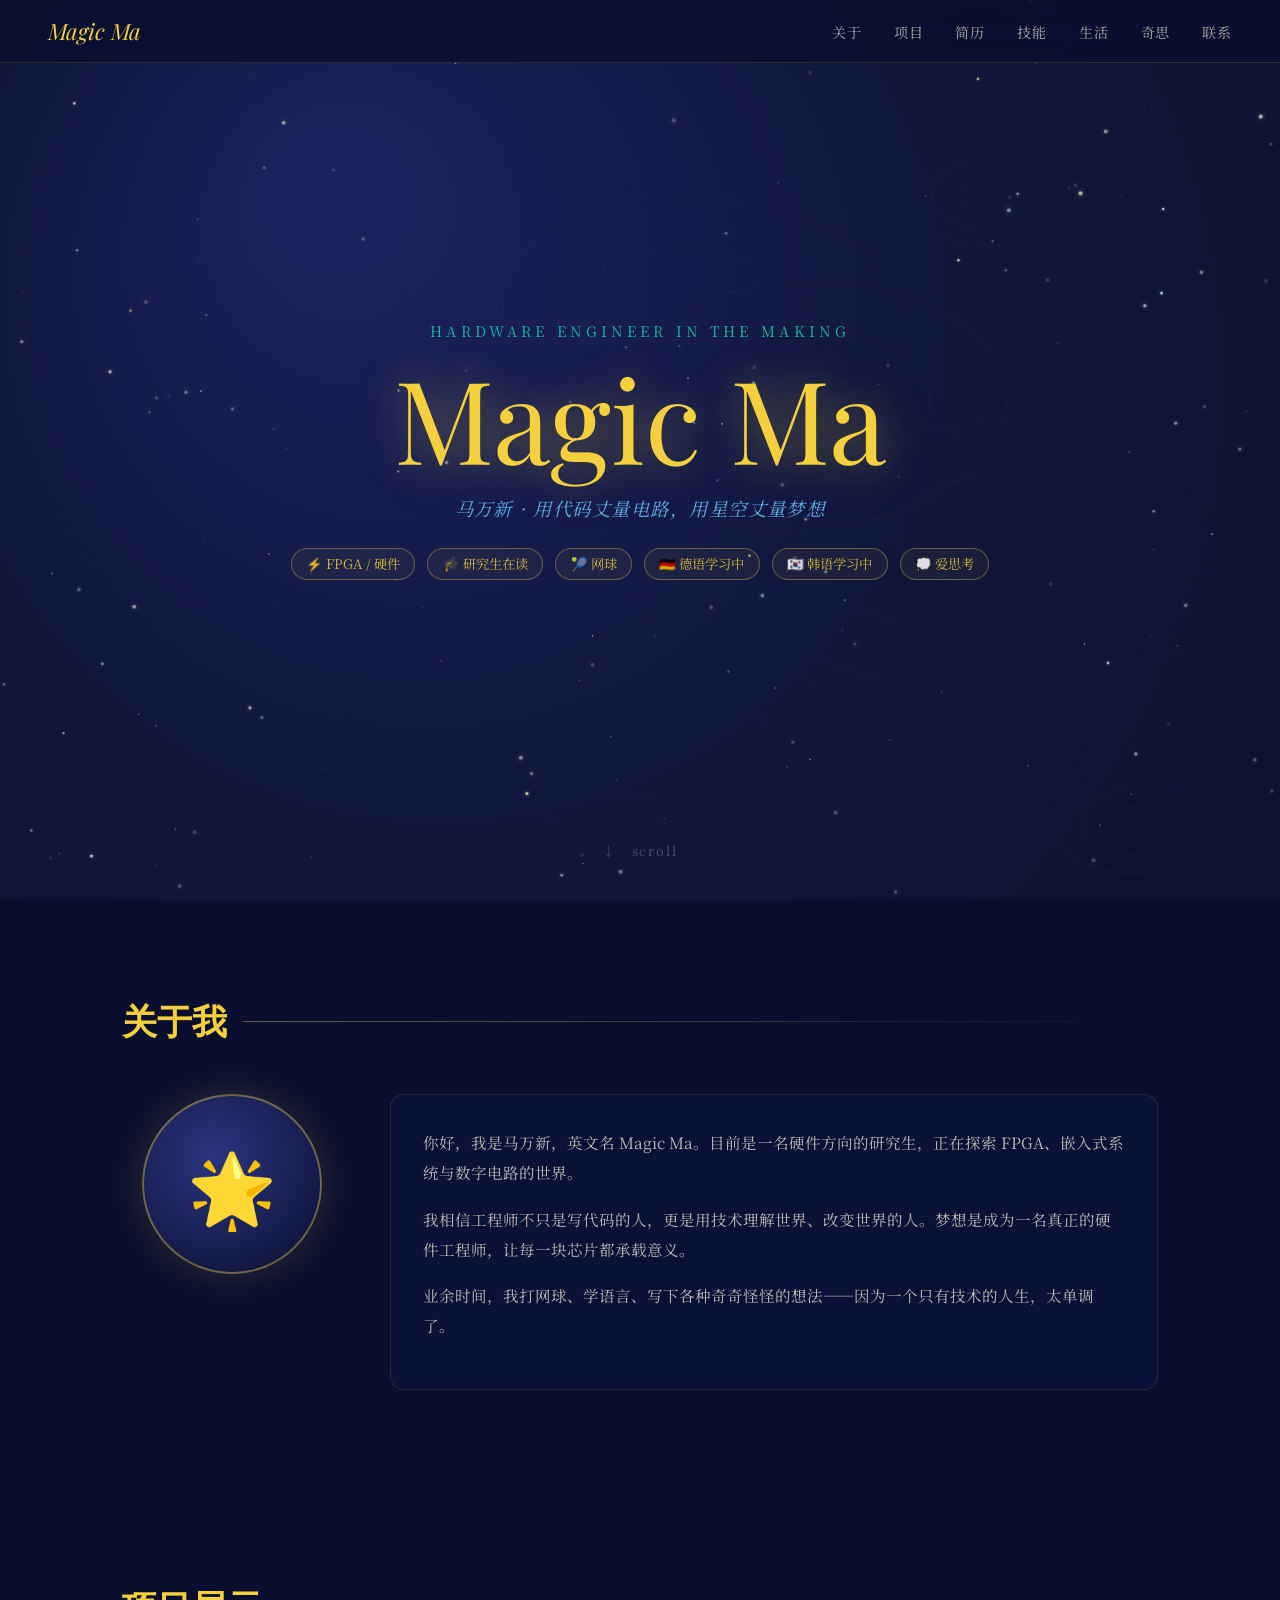
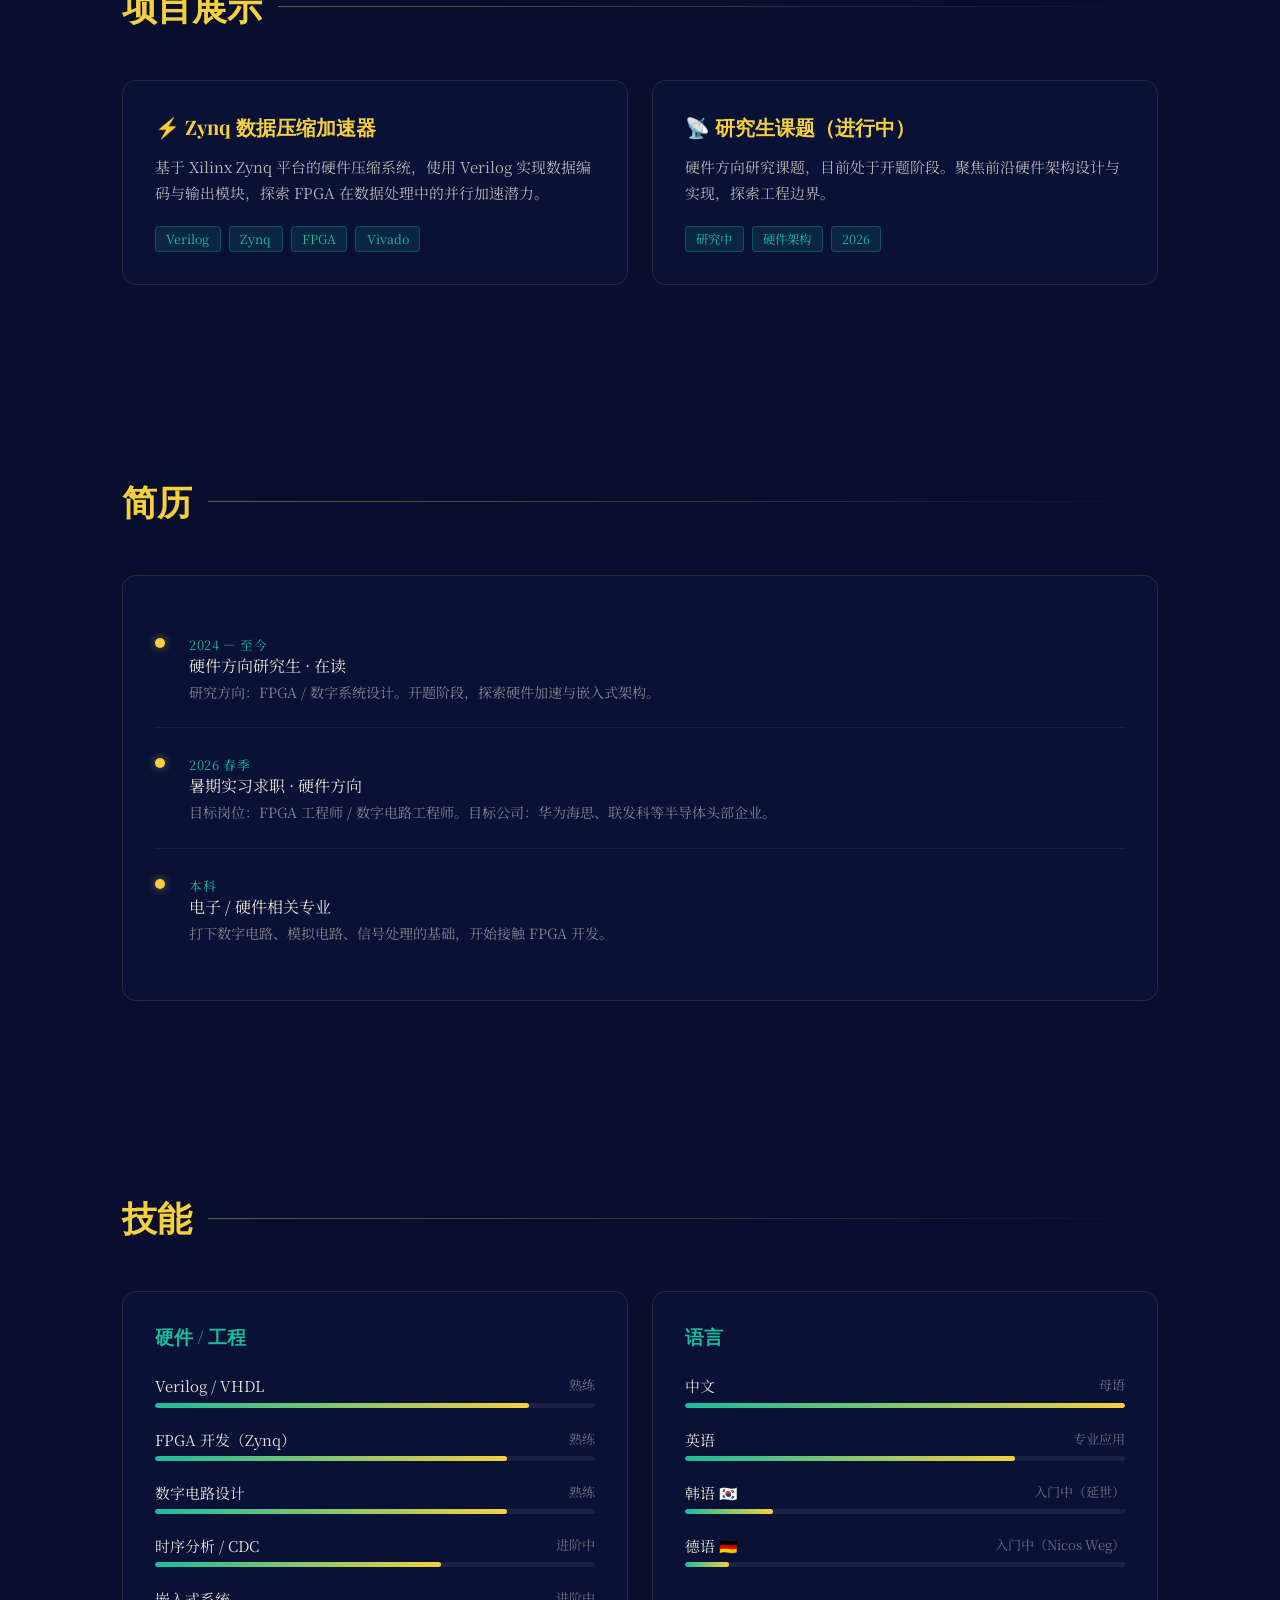
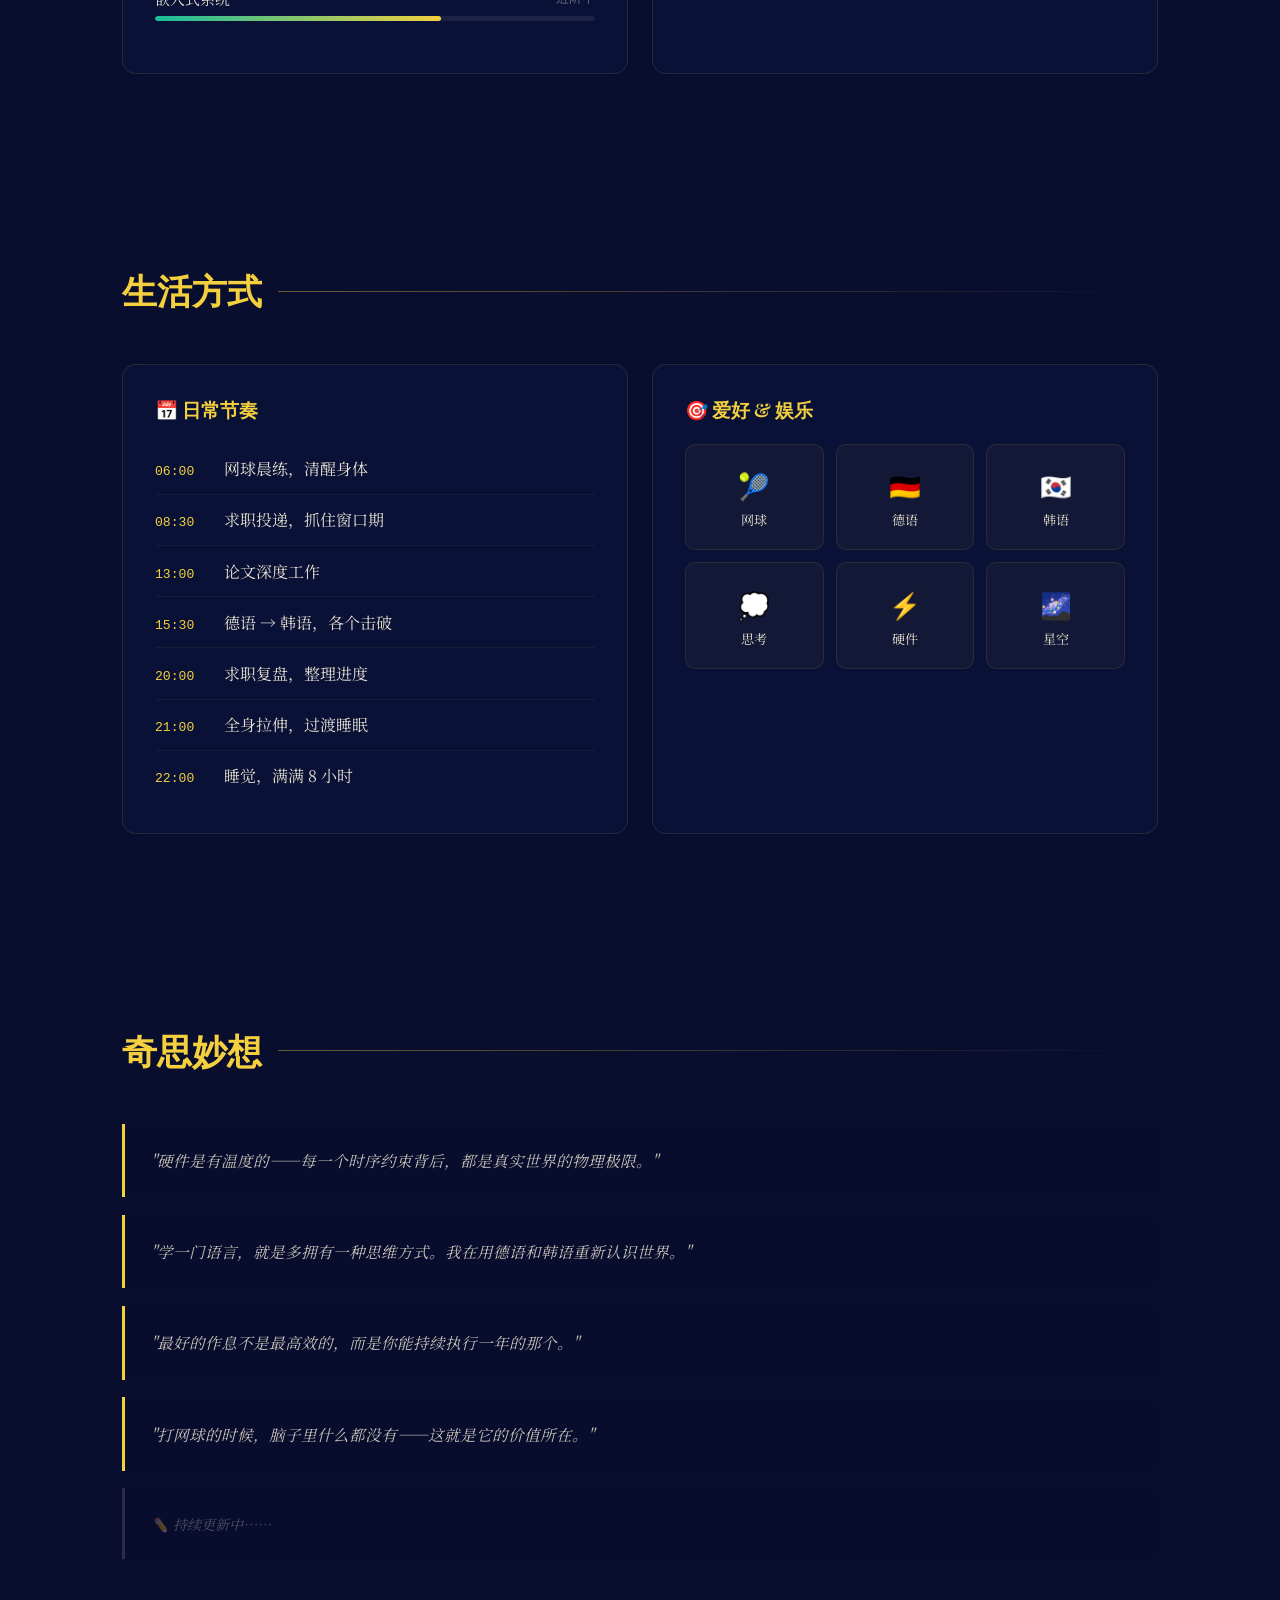
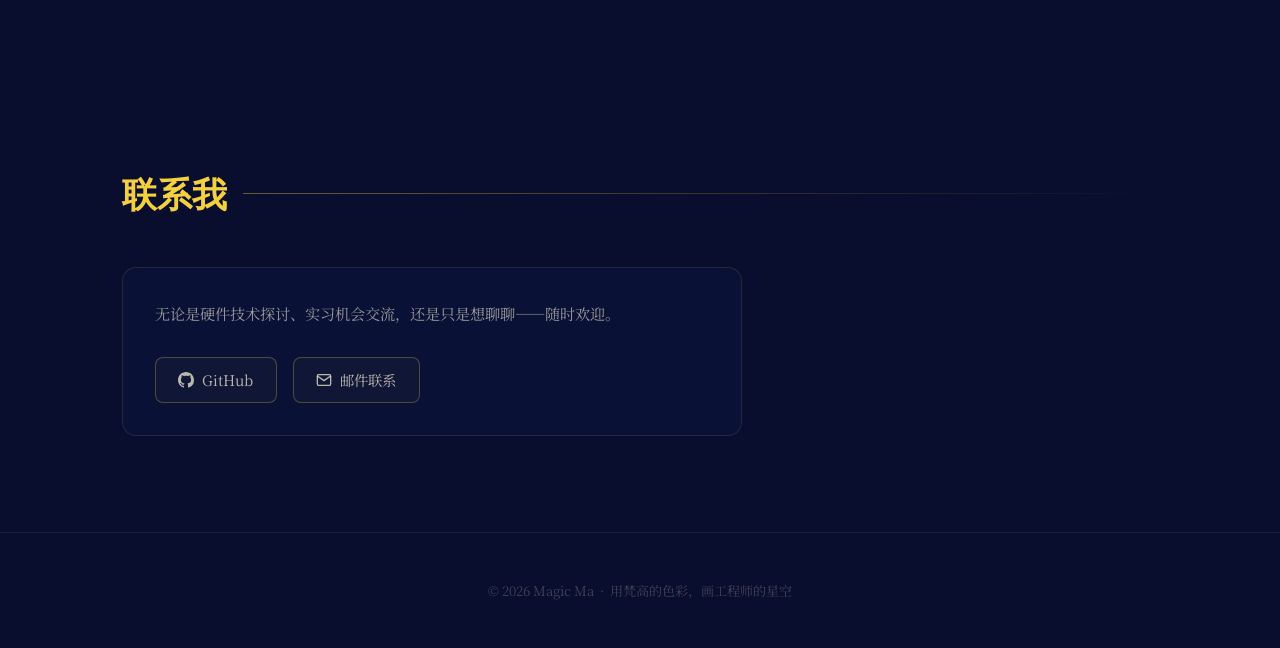
==== index.html @ 24cb44f1 "Add files via upload" ====
<!DOCTYPE html>
<html lang="zh-CN">
<head>
    <meta charset="UTF-8">
    <meta name="viewport" content="width=device-width, initial-scale=1.0">
    <title>Magic Ma · 马万新</title>
    <link href="https://fonts.googleapis.com/css2?family=Playfair+Display:ital,wght@0,400;0,700;1,400&family=Noto+Serif+SC:wght@300;400;700&display=swap" rel="stylesheet">
    <style>
        :root {
            --deep-blue: #0a0e2e;
            --night-blue: #1a1f5e;
            --star-yellow: #f4d03f;
            --golden: #e8a020;
            --teal: #1abc9c;
            --light-blue: #5dade2;
            --text: #e8e0d0;
            --card-bg: rgba(10, 20, 60, 0.65);
        }

        * { margin: 0; padding: 0; box-sizing: border-box; }

        html { scroll-behavior: smooth; }

        body {
            background: var(--deep-blue);
            color: var(--text);
            font-family: 'Noto Serif SC', serif;
            overflow-x: hidden;
        }

        #starCanvas {
            position: fixed;
            top: 0; left: 0;
            width: 100%; height: 100%;
            z-index: 0;
        }

        .content { position: relative; z-index: 1; }

        /* ── Nav ── */
        nav {
            position: fixed;
            top: 0; width: 100%;
            padding: 1rem 3rem;
            display: flex;
            justify-content: space-between;
            align-items: center;
            background: rgba(10, 14, 46, 0.85);
            backdrop-filter: blur(12px);
            z-index: 100;
            border-bottom: 1px solid rgba(244, 208, 63, 0.15);
        }

        nav .logo {
            font-family: 'Playfair Display', serif;
            font-size: 1.4rem;
            color: var(--star-yellow);
            font-style: italic;
        }

        nav ul {
            list-style: none;
            display: flex;
            gap: 2rem;
        }

        nav ul a {
            color: rgba(232, 224, 208, 0.75);
            text-decoration: none;
            font-size: 0.88rem;
            letter-spacing: 0.06em;
            transition: color 0.3s;
        }

        nav ul a:hover { color: var(--star-yellow); }

        /* ── Hero ── */
        #hero {
            height: 100vh;
            display: flex;
            flex-direction: column;
            justify-content: center;
            align-items: center;
            text-align: center;
            padding: 2rem;
            gap: 1.2rem;
        }

        .hero-eyebrow {
            font-size: 0.9rem;
            letter-spacing: 0.3em;
            color: var(--teal);
            text-transform: uppercase;
        }

        .hero-name {
            font-family: 'Playfair Display', serif;
            font-size: clamp(3.5rem, 9vw, 8rem);
            color: var(--star-yellow);
            line-height: 1;
            text-shadow: 0 0 40px rgba(244, 208, 63, 0.4), 0 0 80px rgba(244, 208, 63, 0.15);
            animation: glowPulse 5s ease-in-out infinite;
        }

        @keyframes glowPulse {
            0%, 100% { text-shadow: 0 0 40px rgba(244, 208, 63, 0.4); }
            50%       { text-shadow: 0 0 60px rgba(244, 208, 63, 0.7), 0 0 120px rgba(244, 208, 63, 0.25); }
        }

        .hero-sub {
            font-size: 1.15rem;
            color: var(--light-blue);
            font-style: italic;
            letter-spacing: 0.08em;
        }

        .hero-tags {
            display: flex;
            gap: 0.75rem;
            flex-wrap: wrap;
            justify-content: center;
            margin-top: 0.5rem;
        }

        .tag {
            padding: 0.35rem 0.9rem;
            border: 1px solid rgba(244, 208, 63, 0.35);
            border-radius: 20px;
            font-size: 0.83rem;
            color: rgba(244, 208, 63, 0.85);
            background: rgba(244, 208, 63, 0.05);
        }

        .scroll-hint {
            position: absolute;
            bottom: 2.5rem;
            font-size: 0.8rem;
            color: rgba(232, 224, 208, 0.3);
            letter-spacing: 0.15em;
            animation: bounce 2.5s ease-in-out infinite;
        }

        @keyframes bounce {
            0%, 100% { transform: translateY(0); }
            50%       { transform: translateY(8px); }
        }

        /* ── Sections ── */
        section {
            max-width: 1100px;
            margin: 0 auto;
            padding: 6rem 2rem;
        }

        .section-title {
            font-family: 'Playfair Display', serif;
            font-size: 2.2rem;
            color: var(--star-yellow);
            margin-bottom: 3rem;
            display: flex;
            align-items: center;
            gap: 1rem;
        }

        .section-title::after {
            content: '';
            flex: 1;
            height: 1px;
            background: linear-gradient(to right, rgba(244, 208, 63, 0.4), transparent);
        }

        /* ── Cards ── */
        .card {
            background: var(--card-bg);
            border: 1px solid rgba(244, 208, 63, 0.12);
            border-radius: 14px;
            padding: 2rem;
            backdrop-filter: blur(12px);
            transition: transform 0.35s, border-color 0.35s, box-shadow 0.35s;
        }

        .card:hover {
            transform: translateY(-5px);
            border-color: rgba(244, 208, 63, 0.35);
            box-shadow: 0 12px 40px rgba(0, 0, 0, 0.4);
        }

        .grid-2 { display: grid; grid-template-columns: repeat(auto-fit, minmax(290px, 1fr)); gap: 1.5rem; }

        /* ── About ── */
        .about-layout {
            display: grid;
            grid-template-columns: 220px 1fr;
            gap: 3rem;
            align-items: start;
        }

        .about-avatar-wrap {
            display: flex;
            flex-direction: column;
            align-items: center;
            gap: 1rem;
        }

        .about-avatar {
            width: 180px;
            height: 180px;
            border-radius: 50%;
            background: radial-gradient(circle at 40% 35%, #2a3580, var(--deep-blue));
            border: 2px solid rgba(244, 208, 63, 0.4);
            display: flex;
            align-items: center;
            justify-content: center;
            font-size: 4.5rem;
            box-shadow: 0 0 40px rgba(244, 208, 63, 0.15);
        }

        .about-text p {
            line-height: 1.95;
            color: rgba(232, 224, 208, 0.82);
            margin-bottom: 1rem;
            font-size: 0.97rem;
        }

        /* ── Projects ── */
        .project-card h3 {
            font-family: 'Playfair Display', serif;
            font-size: 1.25rem;
            color: var(--star-yellow);
            margin-bottom: 0.8rem;
        }

        .project-card p {
            line-height: 1.75;
            font-size: 0.93rem;
            color: rgba(232, 224, 208, 0.78);
        }

        .project-tags { display: flex; flex-wrap: wrap; gap: 0.5rem; margin-top: 1.2rem; }

        .tech-tag {
            padding: 0.2rem 0.65rem;
            background: rgba(26, 188, 156, 0.12);
            border: 1px solid rgba(26, 188, 156, 0.28);
            border-radius: 4px;
            font-size: 0.78rem;
            color: var(--teal);
        }

        /* ── Resume ── */
        .resume-item {
            display: flex;
            gap: 1.5rem;
            padding: 1.5rem 0;
            border-bottom: 1px solid rgba(244, 208, 63, 0.07);
        }

        .resume-item:last-child { border-bottom: none; }

        .resume-dot {
            width: 10px;
            height: 10px;
            border-radius: 50%;
            background: var(--star-yellow);
            margin-top: 6px;
            flex-shrink: 0;
            box-shadow: 0 0 8px rgba(244, 208, 63, 0.5);
        }

        .resume-year {
            font-size: 0.8rem;
            color: var(--teal);
            letter-spacing: 0.05em;
            white-space: nowrap;
            margin-top: 3px;
        }

        .resume-title { font-size: 1rem; color: var(--text); margin-bottom: 0.25rem; }

        .resume-desc {
            font-size: 0.88rem;
            color: rgba(232, 224, 208, 0.55);
            line-height: 1.6;
        }

        /* ── Skills ── */
        .skill-item { margin-bottom: 1.3rem; }

        .skill-name {
            display: flex;
            justify-content: space-between;
            margin-bottom: 0.4rem;
            font-size: 0.93rem;
        }

        .skill-name span:last-child { color: rgba(232,224,208,0.45); font-size: 0.82rem; }

        .skill-bar {
            height: 5px;
            background: rgba(255, 255, 255, 0.07);
            border-radius: 3px;
            overflow: hidden;
        }

        .skill-fill {
            height: 100%;
            background: linear-gradient(to right, var(--teal), var(--star-yellow));
            border-radius: 3px;
            width: 0;
            transition: width 1.4s cubic-bezier(0.16, 1, 0.3, 1);
        }

        /* ── Life ── */
        .sop-item {
            display: flex;
            align-items: baseline;
            gap: 1.2rem;
            padding: 0.85rem 0;
            border-bottom: 1px solid rgba(244, 208, 63, 0.06);
        }

        .sop-time {
            color: var(--star-yellow);
            font-size: 0.82rem;
            font-family: monospace;
            min-width: 50px;
        }

        .hobby-grid {
            display: grid;
            grid-template-columns: repeat(3, 1fr);
            gap: 0.75rem;
        }

        .hobby-cell {
            text-align: center;
            padding: 1.1rem 0.5rem;
            background: rgba(244, 208, 63, 0.04);
            border: 1px solid rgba(244, 208, 63, 0.1);
            border-radius: 10px;
            font-size: 0.82rem;
            line-height: 1.8;
            transition: background 0.3s, border-color 0.3s;
        }

        .hobby-cell:hover {
            background: rgba(244, 208, 63, 0.09);
            border-color: rgba(244, 208, 63, 0.3);
        }

        .hobby-cell .emoji { font-size: 1.6rem; display: block; }

        /* ── Thoughts ── */
        .thought {
            position: relative;
            padding: 1.4rem 1.6rem;
            background: rgba(10, 14, 46, 0.55);
            border-left: 3px solid var(--star-yellow);
            border-radius: 0 10px 10px 0;
            margin-bottom: 1.1rem;
            font-style: italic;
            line-height: 1.85;
            font-size: 0.97rem;
            color: rgba(232, 224, 208, 0.85);
            transition: background 0.3s;
        }

        .thought:hover { background: rgba(15, 25, 70, 0.7); }

        .thought-placeholder {
            border-color: rgba(232,224,208,0.15);
            color: rgba(232,224,208,0.3);
            font-size: 0.88rem;
        }

        /* ── Contact ── */
        .contact-links { display: flex; gap: 1rem; flex-wrap: wrap; }

        .contact-link {
            display: inline-flex;
            align-items: center;
            gap: 0.5rem;
            padding: 0.7rem 1.4rem;
            border: 1px solid rgba(244, 208, 63, 0.28);
            border-radius: 8px;
            color: rgba(232, 224, 208, 0.8);
            text-decoration: none;
            font-size: 0.9rem;
            transition: all 0.3s;
            background: rgba(244, 208, 63, 0.03);
        }

        .contact-link:hover {
            background: rgba(244, 208, 63, 0.1);
            border-color: var(--star-yellow);
            color: var(--star-yellow);
            transform: translateY(-2px);
        }

        /* ── Footer ── */
        footer {
            text-align: center;
            padding: 3rem;
            color: rgba(232, 224, 208, 0.25);
            font-size: 0.82rem;
            border-top: 1px solid rgba(244, 208, 63, 0.07);
        }

        /* ── Reveal ── */
        .reveal {
            opacity: 0;
            transform: translateY(28px);
            transition: opacity 0.9s ease, transform 0.9s ease;
        }

        .reveal.visible {
            opacity: 1;
            transform: translateY(0);
        }

        /* ── Responsive ── */
        @media (max-width: 768px) {
            .about-layout { grid-template-columns: 1fr; }
            .about-avatar-wrap { flex-direction: row; }
            nav ul { display: none; }
            section { padding: 4rem 1.2rem; }
        }
    </style>
</head>
<body>

<canvas id="starCanvas"></canvas>

<div class="content">

    <!-- Nav -->
    <nav>
        <div class="logo">Magic Ma</div>
        <ul>
            <li><a href="#about">关于</a></li>
            <li><a href="#projects">项目</a></li>
            <li><a href="#resume">简历</a></li>
            <li><a href="#skills">技能</a></li>
            <li><a href="#life">生活</a></li>
            <li><a href="#thoughts">奇思</a></li>
            <li><a href="#contact">联系</a></li>
        </ul>
    </nav>

    <!-- Hero -->
    <div id="hero" style="position:relative;">
        <div class="hero-eyebrow">Hardware Engineer in the Making</div>
        <div class="hero-name">Magic Ma</div>
        <div class="hero-sub">马万新 · 用代码丈量电路，用星空丈量梦想</div>
        <div class="hero-tags">
            <span class="tag">⚡ FPGA / 硬件</span>
            <span class="tag">🎓 研究生在读</span>
            <span class="tag">🎾 网球</span>
            <span class="tag">🇩🇪 德语学习中</span>
            <span class="tag">🇰🇷 韩语学习中</span>
            <span class="tag">💭 爱思考</span>
        </div>
        <div class="scroll-hint">↓ &nbsp; scroll</div>
    </div>

    <!-- About -->
    <section id="about" class="reveal">
        <h2 class="section-title">关于我</h2>
        <div class="about-layout">
            <div class="about-avatar-wrap">
                <div class="about-avatar">🌟</div>
            </div>
            <div class="card about-text">
                <p>你好，我是马万新，英文名 Magic Ma。目前是一名硬件方向的研究生，正在探索 FPGA、嵌入式系统与数字电路的世界。</p>
                <p>我相信工程师不只是写代码的人，更是用技术理解世界、改变世界的人。梦想是成为一名真正的硬件工程师，让每一块芯片都承载意义。</p>
                <p>业余时间，我打网球、学语言、写下各种奇奇怪怪的想法——因为一个只有技术的人生，太单调了。</p>
            </div>
        </div>
    </section>

    <!-- Projects -->
    <section id="projects" class="reveal">
        <h2 class="section-title">项目展示</h2>
        <div class="grid-2">
            <div class="card project-card">
                <h3>⚡ Zynq 数据压缩加速器</h3>
                <p>基于 Xilinx Zynq 平台的硬件压缩系统，使用 Verilog 实现数据编码与输出模块，探索 FPGA 在数据处理中的并行加速潜力。</p>
                <div class="project-tags">
                    <span class="tech-tag">Verilog</span>
                    <span class="tech-tag">Zynq</span>
                    <span class="tech-tag">FPGA</span>
                    <span class="tech-tag">Vivado</span>
                </div>
            </div>
            <div class="card project-card">
                <h3>📡 研究生课题（进行中）</h3>
                <p>硬件方向研究课题，目前处于开题阶段。聚焦前沿硬件架构设计与实现，探索工程边界。</p>
                <div class="project-tags">
                    <span class="tech-tag">研究中</span>
                    <span class="tech-tag">硬件架构</span>
                    <span class="tech-tag">2026</span>
                </div>
            </div>
        </div>
    </section>

    <!-- Resume -->
    <section id="resume" class="reveal">
        <h2 class="section-title">简历</h2>
        <div class="card">
            <div class="resume-item">
                <div class="resume-dot"></div>
                <div>
                    <div class="resume-year">2024 — 至今</div>
                    <div class="resume-title">硬件方向研究生 · 在读</div>
                    <div class="resume-desc">研究方向：FPGA / 数字系统设计。开题阶段，探索硬件加速与嵌入式架构。</div>
                </div>
            </div>
            <div class="resume-item">
                <div class="resume-dot"></div>
                <div>
                    <div class="resume-year">2026 春季</div>
                    <div class="resume-title">暑期实习求职 · 硬件方向</div>
                    <div class="resume-desc">目标岗位：FPGA 工程师 / 数字电路工程师。目标公司：华为海思、联发科等半导体头部企业。</div>
                </div>
            </div>
            <div class="resume-item" style="border-bottom:none;">
                <div class="resume-dot"></div>
                <div>
                    <div class="resume-year">本科</div>
                    <div class="resume-title">电子 / 硬件相关专业</div>
                    <div class="resume-desc">打下数字电路、模拟电路、信号处理的基础，开始接触 FPGA 开发。</div>
                </div>
            </div>
        </div>
    </section>

    <!-- Skills -->
    <section id="skills" class="reveal">
        <h2 class="section-title">技能</h2>
        <div class="grid-2">
            <div class="card">
                <h3 style="color:var(--teal); margin-bottom:1.5rem; font-family:'Playfair Display',serif;">硬件 / 工程</h3>
                <div class="skill-item">
                    <div class="skill-name"><span>Verilog / VHDL</span><span>熟练</span></div>
                    <div class="skill-bar"><div class="skill-fill" data-width="85"></div></div>
                </div>
                <div class="skill-item">
                    <div class="skill-name"><span>FPGA 开发（Zynq）</span><span>熟练</span></div>
                    <div class="skill-bar"><div class="skill-fill" data-width="80"></div></div>
                </div>
                <div class="skill-item">
                    <div class="skill-name"><span>数字电路设计</span><span>熟练</span></div>
                    <div class="skill-bar"><div class="skill-fill" data-width="80"></div></div>
                </div>
                <div class="skill-item">
                    <div class="skill-name"><span>时序分析 / CDC</span><span>进阶中</span></div>
                    <div class="skill-bar"><div class="skill-fill" data-width="65"></div></div>
                </div>
                <div class="skill-item">
                    <div class="skill-name"><span>嵌入式系统</span><span>进阶中</span></div>
                    <div class="skill-bar"><div class="skill-fill" data-width="65"></div></div>
                </div>
            </div>
            <div class="card">
                <h3 style="color:var(--teal); margin-bottom:1.5rem; font-family:'Playfair Display',serif;">语言</h3>
                <div class="skill-item">
                    <div class="skill-name"><span>中文</span><span>母语</span></div>
                    <div class="skill-bar"><div class="skill-fill" data-width="100"></div></div>
                </div>
                <div class="skill-item">
                    <div class="skill-name"><span>英语</span><span>专业应用</span></div>
                    <div class="skill-bar"><div class="skill-fill" data-width="75"></div></div>
                </div>
                <div class="skill-item">
                    <div class="skill-name"><span>韩语 🇰🇷</span><span>入门中（延世）</span></div>
                    <div class="skill-bar"><div class="skill-fill" data-width="20"></div></div>
                </div>
                <div class="skill-item">
                    <div class="skill-name"><span>德语 🇩🇪</span><span>入门中（Nicos Weg）</span></div>
                    <div class="skill-bar"><div class="skill-fill" data-width="10"></div></div>
                </div>
            </div>
        </div>
    </section>

    <!-- Life -->
    <section id="life" class="reveal">
        <h2 class="section-title">生活方式</h2>
        <div class="grid-2">
            <div class="card">
                <h3 style="color:var(--star-yellow); margin-bottom:1.2rem; font-family:'Playfair Display',serif;">📅 日常节奏</h3>
                <div class="sop-item"><span class="sop-time">06:00</span><span>网球晨练，清醒身体</span></div>
                <div class="sop-item"><span class="sop-time">08:30</span><span>求职投递，抓住窗口期</span></div>
                <div class="sop-item"><span class="sop-time">13:00</span><span>论文深度工作</span></div>
                <div class="sop-item"><span class="sop-time">15:30</span><span>德语 → 韩语，各个击破</span></div>
                <div class="sop-item"><span class="sop-time">20:00</span><span>求职复盘，整理进度</span></div>
                <div class="sop-item"><span class="sop-time">21:00</span><span>全身拉伸，过渡睡眠</span></div>
                <div class="sop-item" style="border:none;"><span class="sop-time">22:00</span><span>睡觉，满满 8 小时</span></div>
            </div>
            <div class="card">
                <h3 style="color:var(--star-yellow); margin-bottom:1.2rem; font-family:'Playfair Display',serif;">🎯 爱好 & 娱乐</h3>
                <div class="hobby-grid">
                    <div class="hobby-cell"><span class="emoji">🎾</span>网球</div>
                    <div class="hobby-cell"><span class="emoji">🇩🇪</span>德语</div>
                    <div class="hobby-cell"><span class="emoji">🇰🇷</span>韩语</div>
                    <div class="hobby-cell"><span class="emoji">💭</span>思考</div>
                    <div class="hobby-cell"><span class="emoji">⚡</span>硬件</div>
                    <div class="hobby-cell"><span class="emoji">🌌</span>星空</div>
                </div>
            </div>
        </div>
    </section>

    <!-- Thoughts -->
    <section id="thoughts" class="reveal">
        <h2 class="section-title">奇思妙想</h2>
        <div class="thought">"硬件是有温度的——每一个时序约束背后，都是真实世界的物理极限。"</div>
        <div class="thought">"学一门语言，就是多拥有一种思维方式。我在用德语和韩语重新认识世界。"</div>
        <div class="thought">"最好的作息不是最高效的，而是你能持续执行一年的那个。"</div>
        <div class="thought">"打网球的时候，脑子里什么都没有——这就是它的价值所在。"</div>
        <div class="thought thought-placeholder">✏️ 持续更新中……</div>
    </section>

    <!-- Contact -->
    <section id="contact" class="reveal">
        <h2 class="section-title">联系我</h2>
        <div class="card" style="max-width:620px;">
            <p style="margin-bottom:1.8rem; line-height:1.9; color:rgba(232,224,208,0.65); font-size:0.95rem;">
                无论是硬件技术探讨、实习机会交流，还是只是想聊聊——随时欢迎。
            </p>
            <div class="contact-links">
                <a href="https://github.com/aaaaWANGGE" class="contact-link" target="_blank">
                    <svg width="16" height="16" viewBox="0 0 24 24" fill="currentColor"><path d="M12 0C5.37 0 0 5.37 0 12c0 5.31 3.435 9.795 8.205 11.385.6.105.825-.255.825-.57 0-.285-.015-1.23-.015-2.235-3.015.555-3.795-.735-4.035-1.41-.135-.345-.72-1.41-1.23-1.695-.42-.225-1.02-.78-.015-.795.945-.015 1.62.87 1.845 1.23 1.08 1.815 2.805 1.305 3.495.99.105-.78.42-1.305.765-1.605-2.67-.3-5.46-1.335-5.46-5.925 0-1.305.465-2.385 1.23-3.225-.12-.3-.54-1.53.12-3.18 0 0 1.005-.315 3.3 1.23.96-.27 1.98-.405 3-.405s2.04.135 3 .405c2.295-1.56 3.3-1.23 3.3-1.23.66 1.65.24 2.88.12 3.18.765.84 1.23 1.905 1.23 3.225 0 4.605-2.805 5.625-5.475 5.925.435.375.81 1.095.81 2.22 0 1.605-.015 2.895-.015 3.3 0 .315.225.69.825.57A12.02 12.02 0 0024 12c0-6.63-5.37-12-12-12z"/></svg>
                    GitHub
                </a>
                <a href="mailto:your@email.com" class="contact-link">
                    <svg width="16" height="16" viewBox="0 0 24 24" fill="none" stroke="currentColor" stroke-width="2"><path d="M4 4h16c1.1 0 2 .9 2 2v12c0 1.1-.9 2-2 2H4c-1.1 0-2-.9-2-2V6c0-1.1.9-2 2-2z"/><polyline points="22,6 12,13 2,6"/></svg>
                    邮件联系
                </a>
            </div>
        </div>
    </section>

    <footer>
        <p>© 2026 Magic Ma &nbsp;·&nbsp; 用梵高的色彩，画工程师的星空</p>
    </footer>

</div>

<script>
/* ── Starry Night Canvas ── */
const canvas = document.getElementById('starCanvas');
const ctx = canvas.getContext('2d');

function resize() {
    canvas.width = window.innerWidth;
    canvas.height = window.innerHeight;
}
resize();
window.addEventListener('resize', resize);

class Star {
    constructor() { this.init(); }
    init() {
        this.x = Math.random() * canvas.width;
        this.y = Math.random() * canvas.height;
        this.r = Math.random() * 1.8 + 0.3;
        this.baseAlpha = Math.random() * 0.7 + 0.2;
        this.twinkleSpeed = Math.random() * 0.025 + 0.008;
        this.twinkleOffset = Math.random() * Math.PI * 2;
        this.hue = Math.random() > 0.65
            ? (Math.random() > 0.5 ? 48 : 200)
            : 0;
        this.sat = this.hue === 0 ? 0 : 70;
    }
    draw(t) {
        const a = this.baseAlpha * (0.65 + 0.35 * Math.sin(t * this.twinkleSpeed + this.twinkleOffset));
        ctx.beginPath();
        ctx.arc(this.x, this.y, this.r, 0, Math.PI * 2);
        ctx.fillStyle = `hsla(${this.hue}, ${this.sat}%, 85%, ${a})`;
        ctx.fill();
        if (this.r > 1.2) {
            const g = ctx.createRadialGradient(this.x, this.y, 0, this.x, this.y, this.r * 4);
            g.addColorStop(0, `hsla(${this.hue}, ${this.sat}%, 85%, ${a * 0.25})`);
            g.addColorStop(1, 'transparent');
            ctx.beginPath();
            ctx.arc(this.x, this.y, this.r * 4, 0, Math.PI * 2);
            ctx.fillStyle = g;
            ctx.fill();
        }
    }
}

class Swirl {
    constructor() {
        this.cx = Math.random() * canvas.width;
        this.cy = Math.random() * canvas.height;
        this.maxR = Math.random() * 200 + 80;
        this.speed = (Math.random() > 0.5 ? 1 : -1) * (Math.random() * 0.004 + 0.001);
        this.phase = Math.random() * Math.PI * 2;
        this.hue = Math.random() > 0.5 ? 220 : 45;
        this.alpha = Math.random() * 0.03 + 0.008;
    }
    draw(t) {
        this.phase += this.speed;
        ctx.beginPath();
        for (let i = 0; i <= 120; i++) {
            const pct = i / 120;
            const angle = this.phase + pct * Math.PI * 6;
            const r = this.maxR * pct;
            const x = this.cx + Math.cos(angle) * r;
            const y = this.cy + Math.sin(angle) * r * 0.6;
            i === 0 ? ctx.moveTo(x, y) : ctx.lineTo(x, y);
        }
        ctx.strokeStyle = `hsla(${this.hue}, 65%, 65%, ${this.alpha})`;
        ctx.lineWidth = 1.2;
        ctx.stroke();
    }
}

const stars = Array.from({ length: 200 }, () => new Star());
const swirls = Array.from({ length: 7 }, () => new Swirl());

function drawBg() {
    const g = ctx.createRadialGradient(
        canvas.width * 0.25, canvas.height * 0.2, 0,
        canvas.width * 0.5, canvas.height * 0.6, canvas.width
    );
    g.addColorStop(0, '#1c2260');
    g.addColorStop(0.4, '#0f163a');
    g.addColorStop(1, '#080c22');
    ctx.fillStyle = g;
    ctx.fillRect(0, 0, canvas.width, canvas.height);
}

let t = 0;
(function loop() {
    t++;
    ctx.clearRect(0, 0, canvas.width, canvas.height);
    drawBg();
    swirls.forEach(s => s.draw(t));
    stars.forEach(s => s.draw(t));
    requestAnimationFrame(loop);
})();

/* ── Scroll Reveal ── */
const revealObs = new IntersectionObserver(entries => {
    entries.forEach(e => { if (e.isIntersecting) e.target.classList.add('visible'); });
}, { threshold: 0.08 });
document.querySelectorAll('.reveal').forEach(el => revealObs.observe(el));

/* ── Skill Bars ── */
const skillObs = new IntersectionObserver(entries => {
    entries.forEach(e => {
        if (e.isIntersecting) {
            e.target.querySelectorAll('.skill-fill').forEach(bar => {
                bar.style.width = bar.dataset.width + '%';
            });
        }
    });
}, { threshold: 0.2 });
document.querySelectorAll('#skills').forEach(el => skillObs.observe(el));
</script>

</body>
</html>
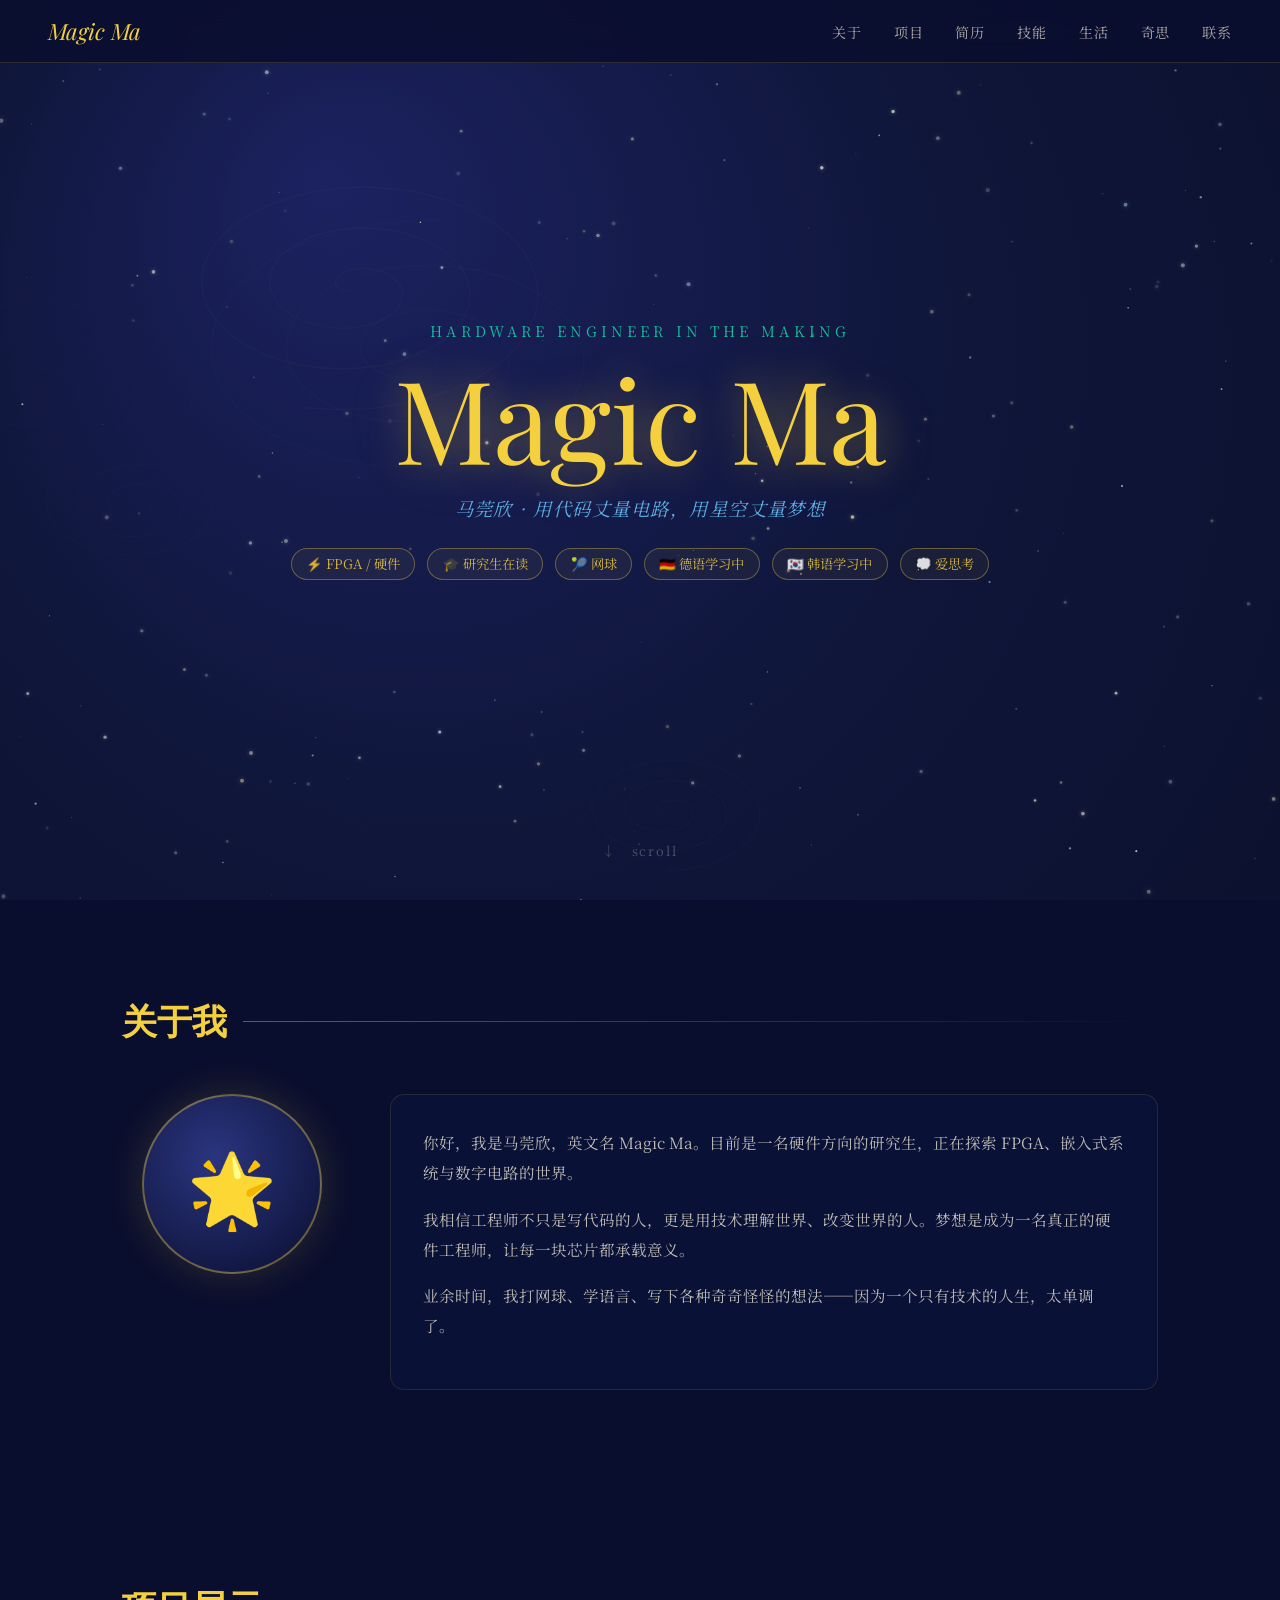
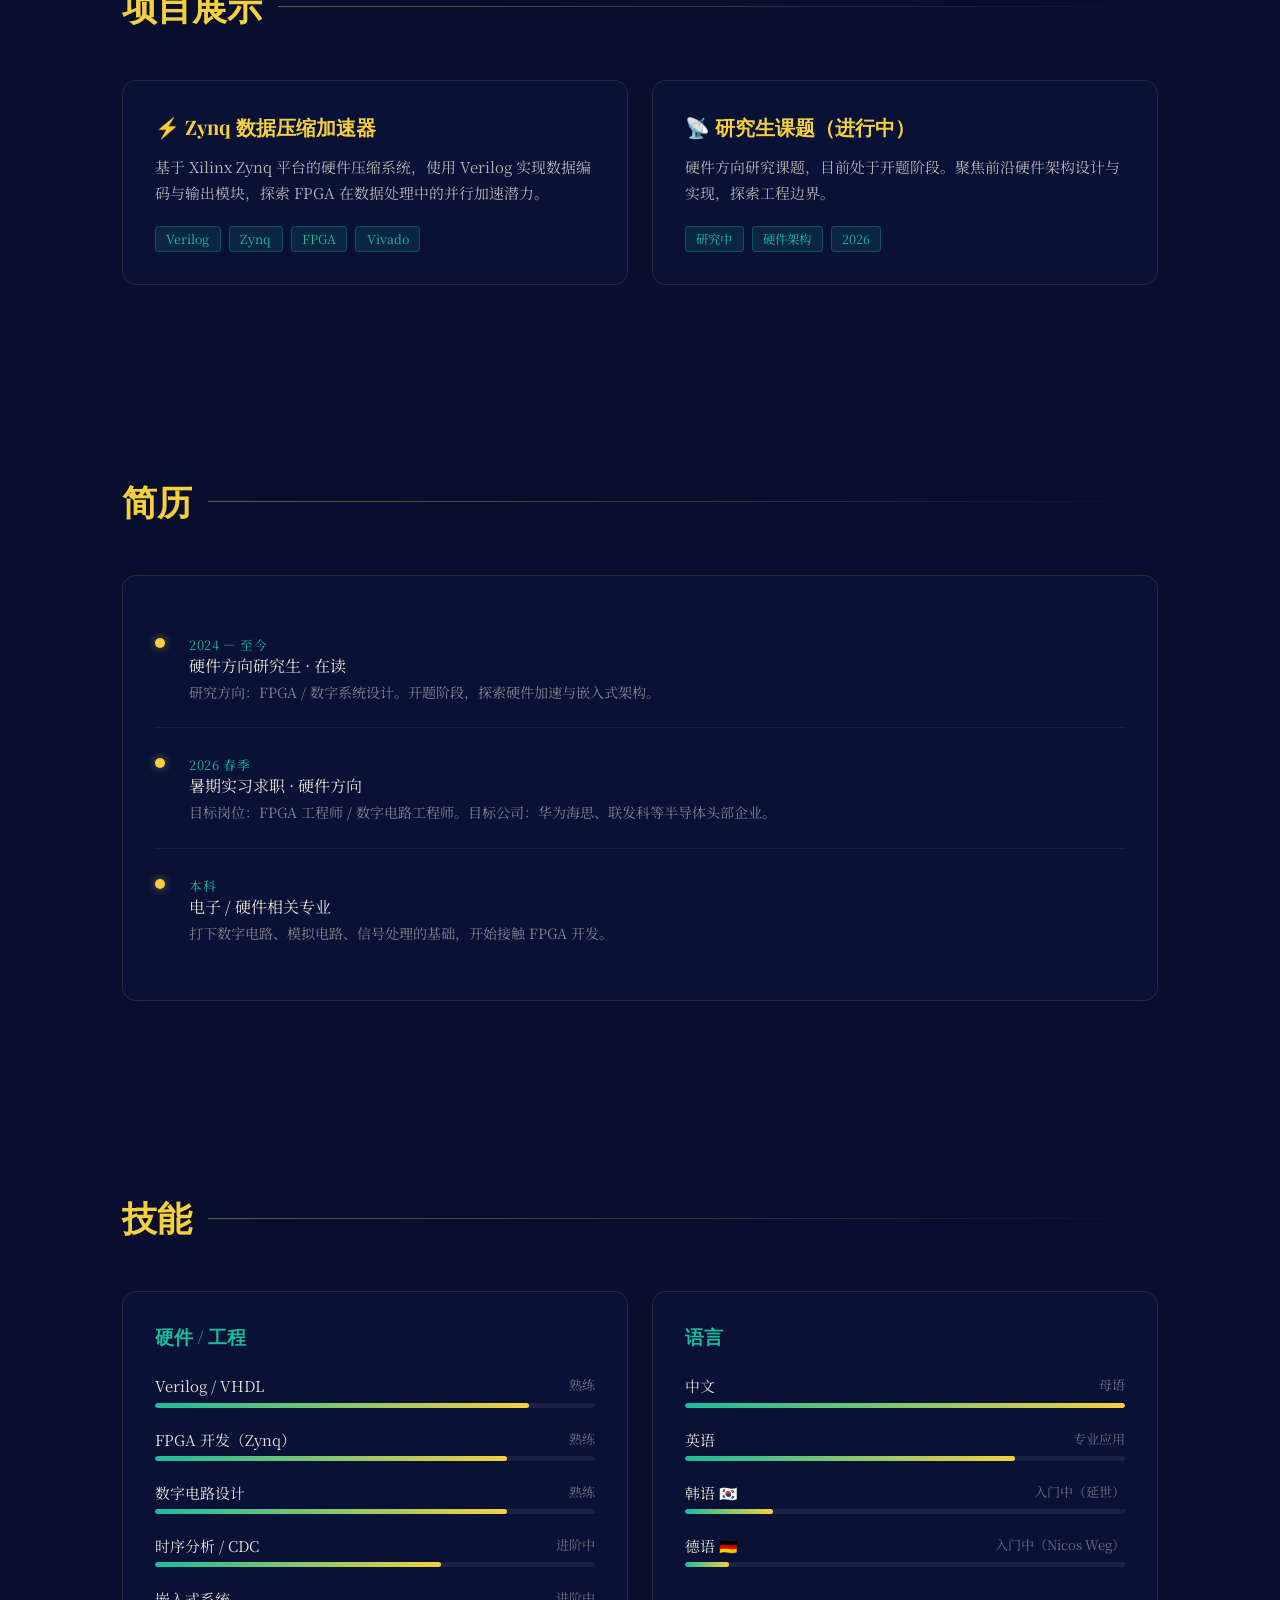
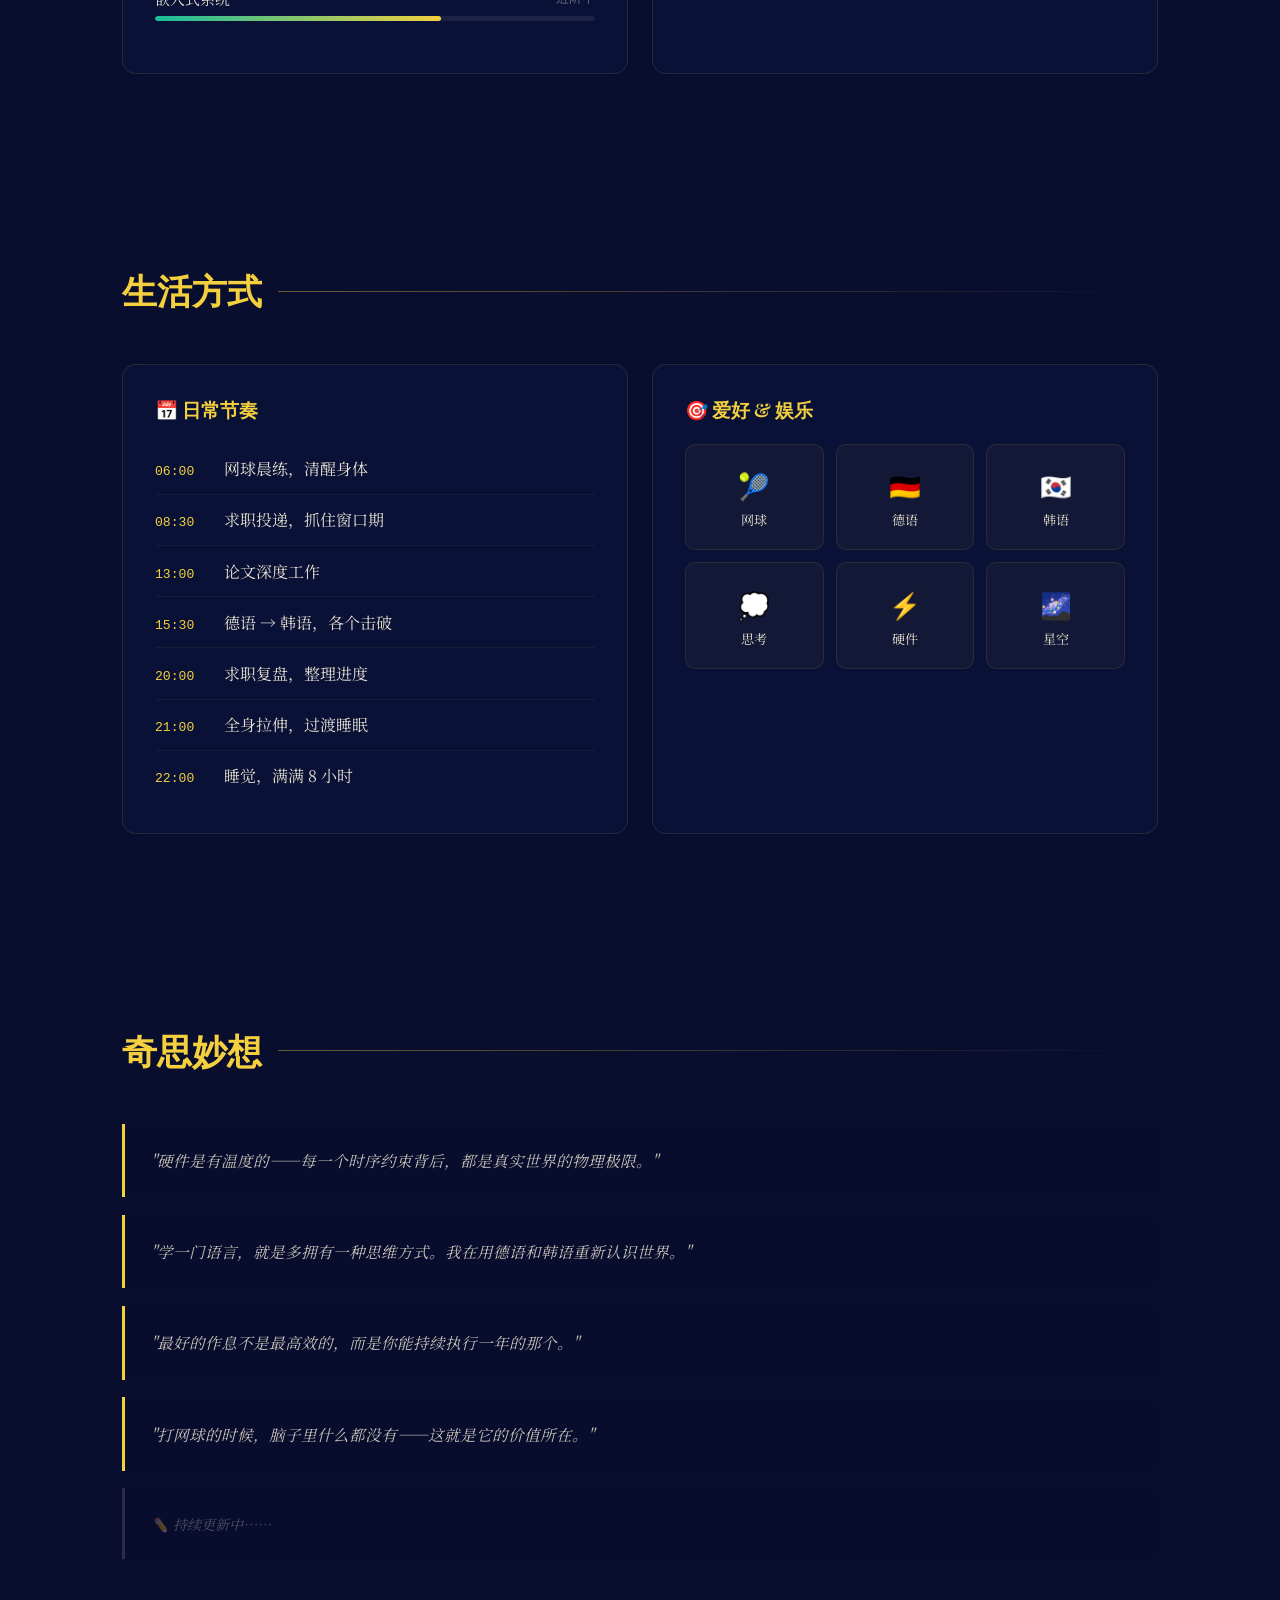
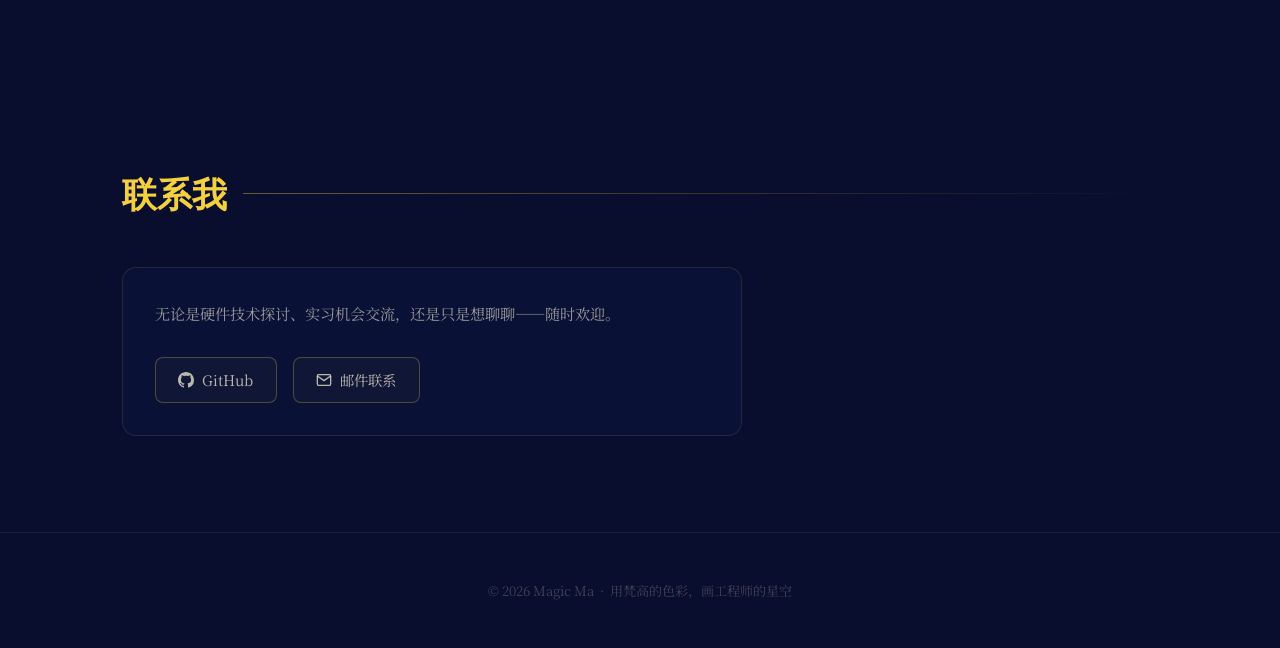
==== commit d09a96a3: "Update index.html" ====
--- a/index.html
+++ b/index.html
@@ -451,7 +451,7 @@
     <div id="hero" style="position:relative;">
         <div class="hero-eyebrow">Hardware Engineer in the Making</div>
         <div class="hero-name">Magic Ma</div>
-        <div class="hero-sub">马万新 · 用代码丈量电路，用星空丈量梦想</div>
+        <div class="hero-sub">马莞欣 · 用代码丈量电路，用星空丈量梦想</div>
         <div class="hero-tags">
             <span class="tag">⚡ FPGA / 硬件</span>
             <span class="tag">🎓 研究生在读</span>
@@ -471,7 +471,7 @@
                 <div class="about-avatar">🌟</div>
             </div>
             <div class="card about-text">
-                <p>你好，我是马万新，英文名 Magic Ma。目前是一名硬件方向的研究生，正在探索 FPGA、嵌入式系统与数字电路的世界。</p>
+                <p>你好，我是马莞欣，英文名 Magic Ma。目前是一名硬件方向的研究生，正在探索 FPGA、嵌入式系统与数字电路的世界。</p>
                 <p>我相信工程师不只是写代码的人，更是用技术理解世界、改变世界的人。梦想是成为一名真正的硬件工程师，让每一块芯片都承载意义。</p>
                 <p>业余时间，我打网球、学语言、写下各种奇奇怪怪的想法——因为一个只有技术的人生，太单调了。</p>
             </div>
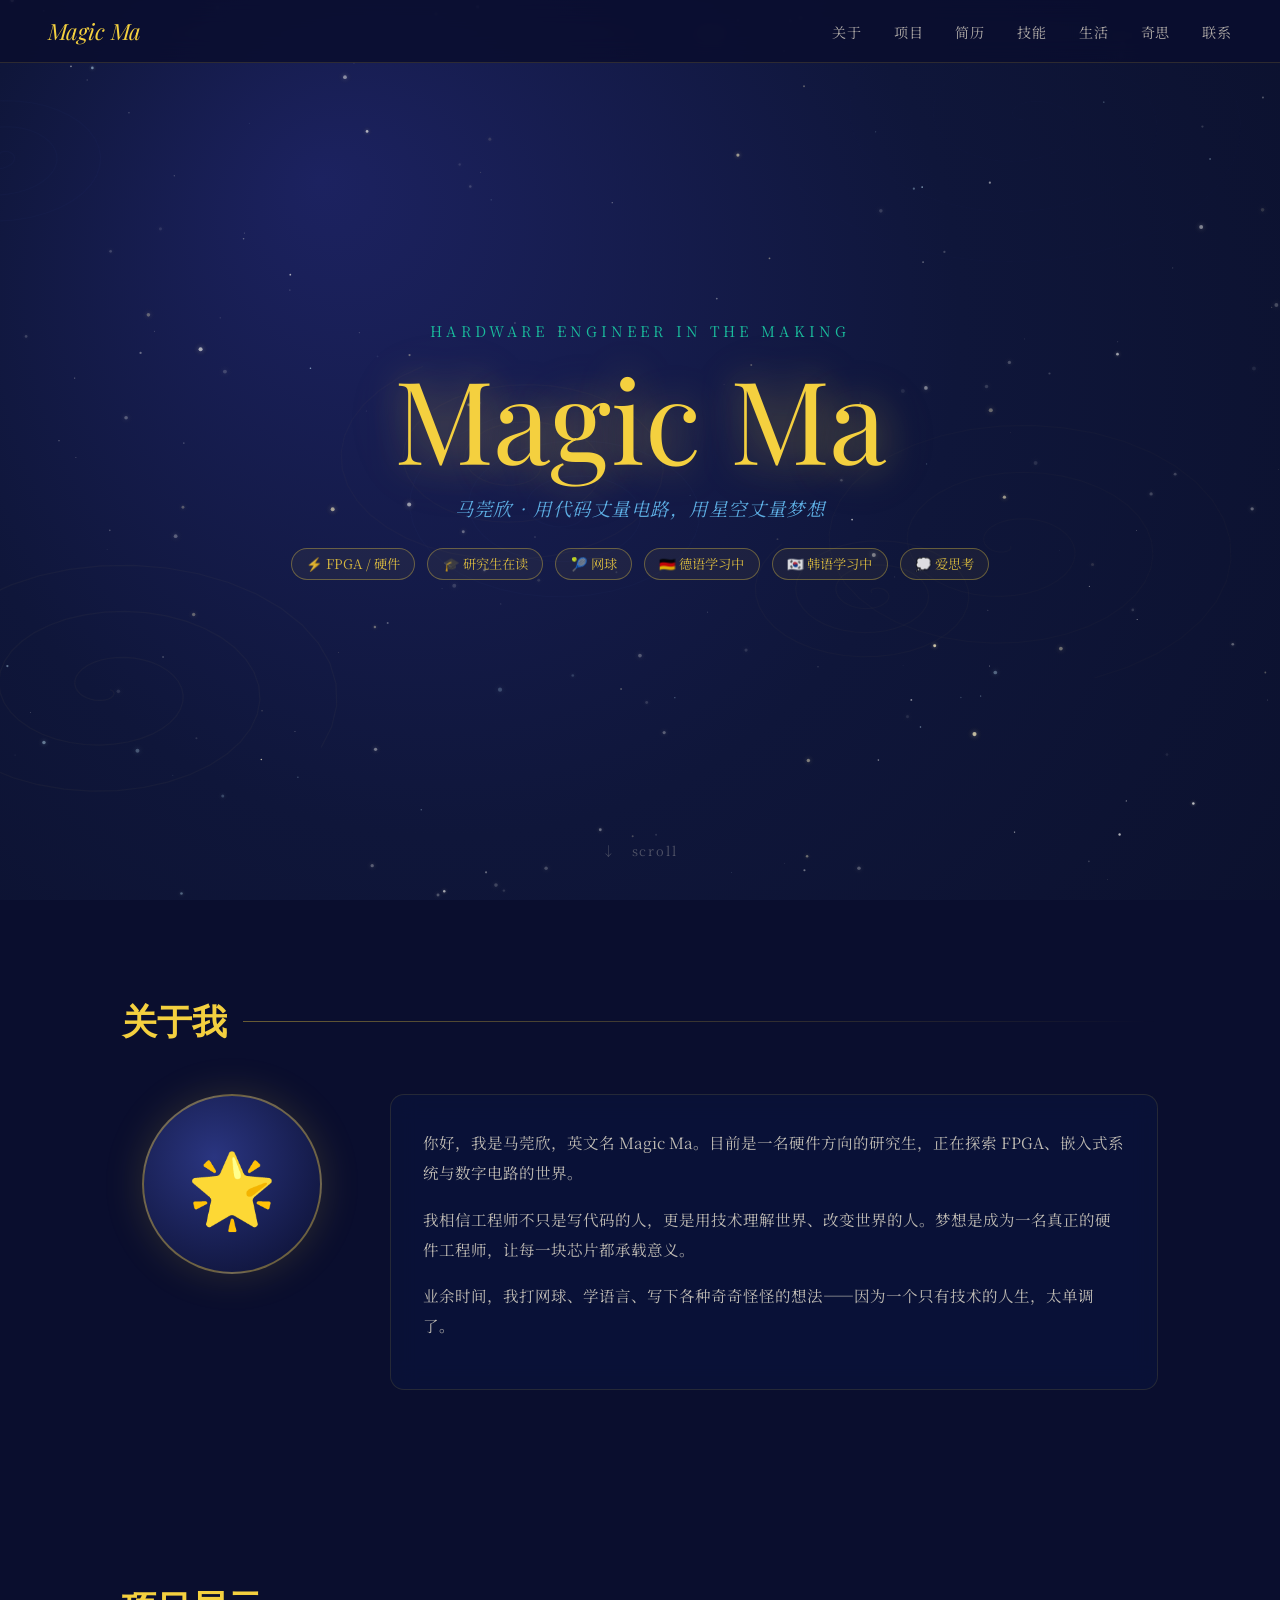
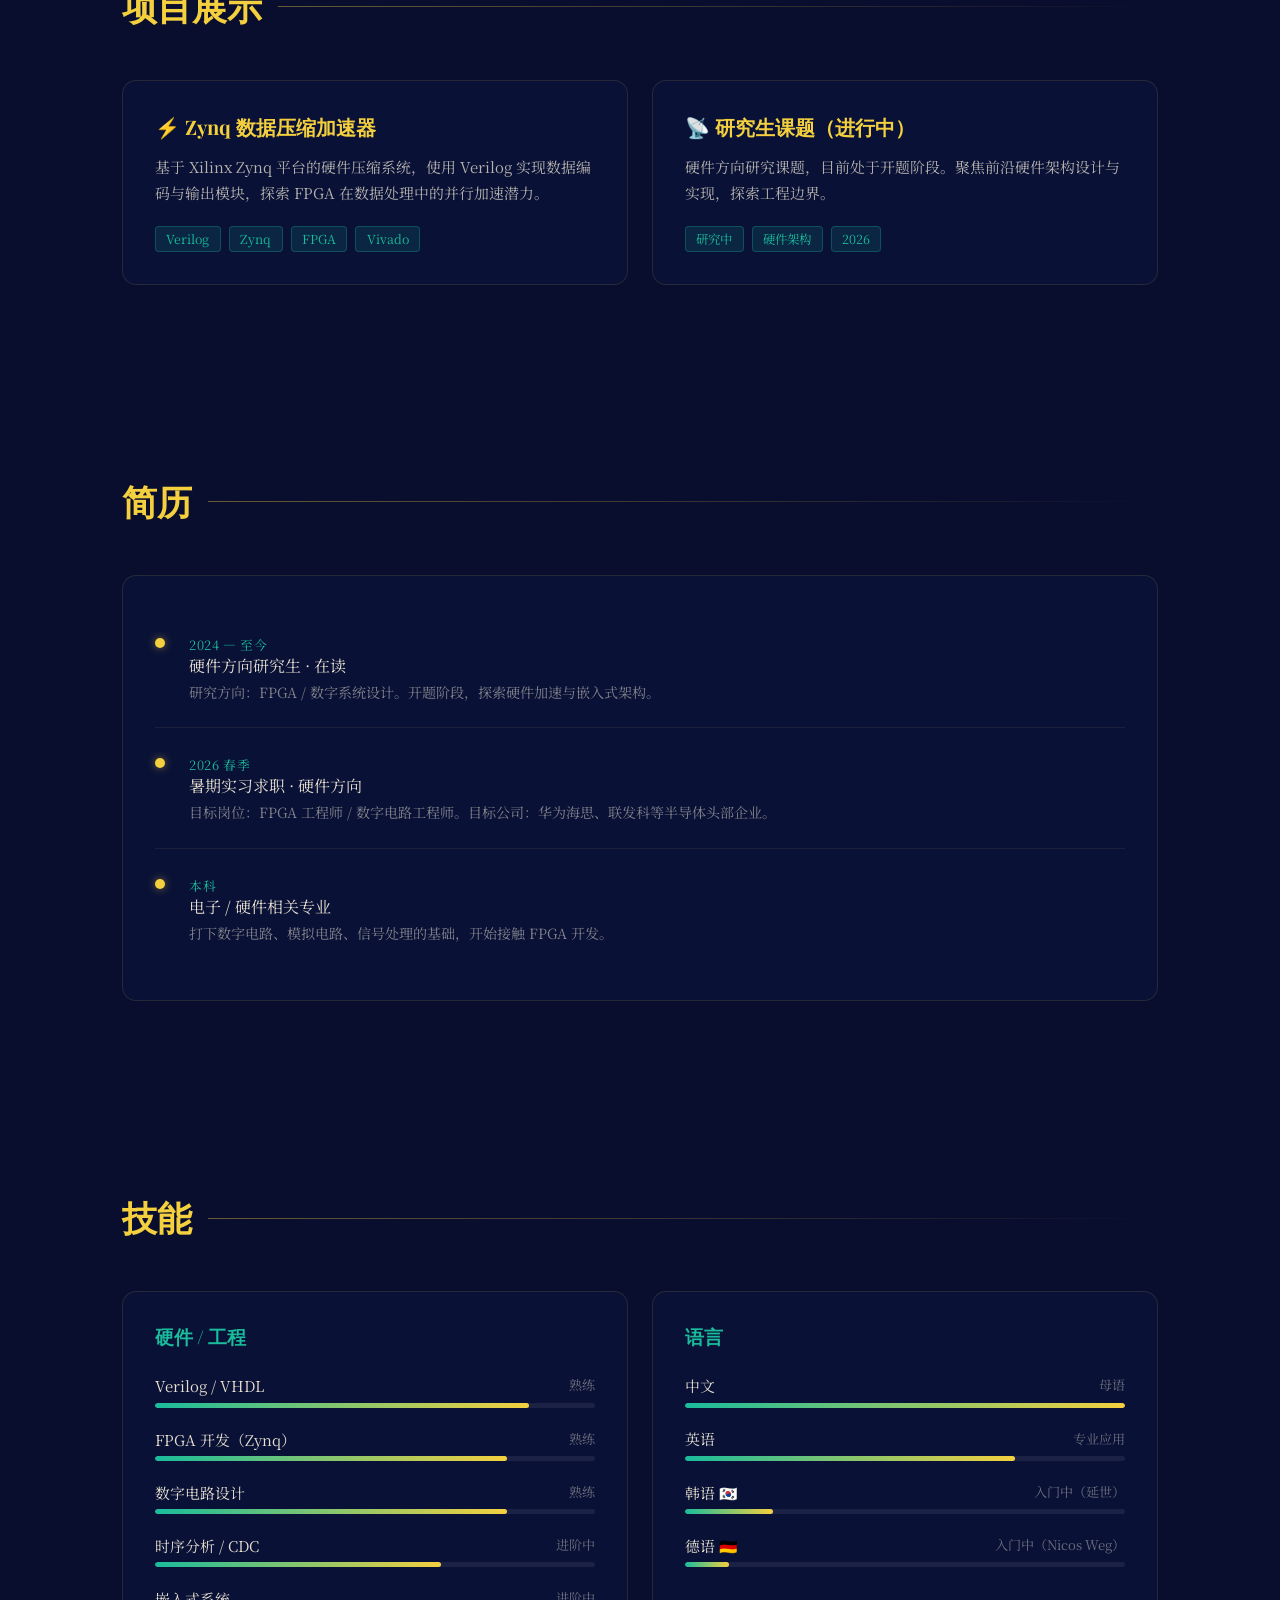
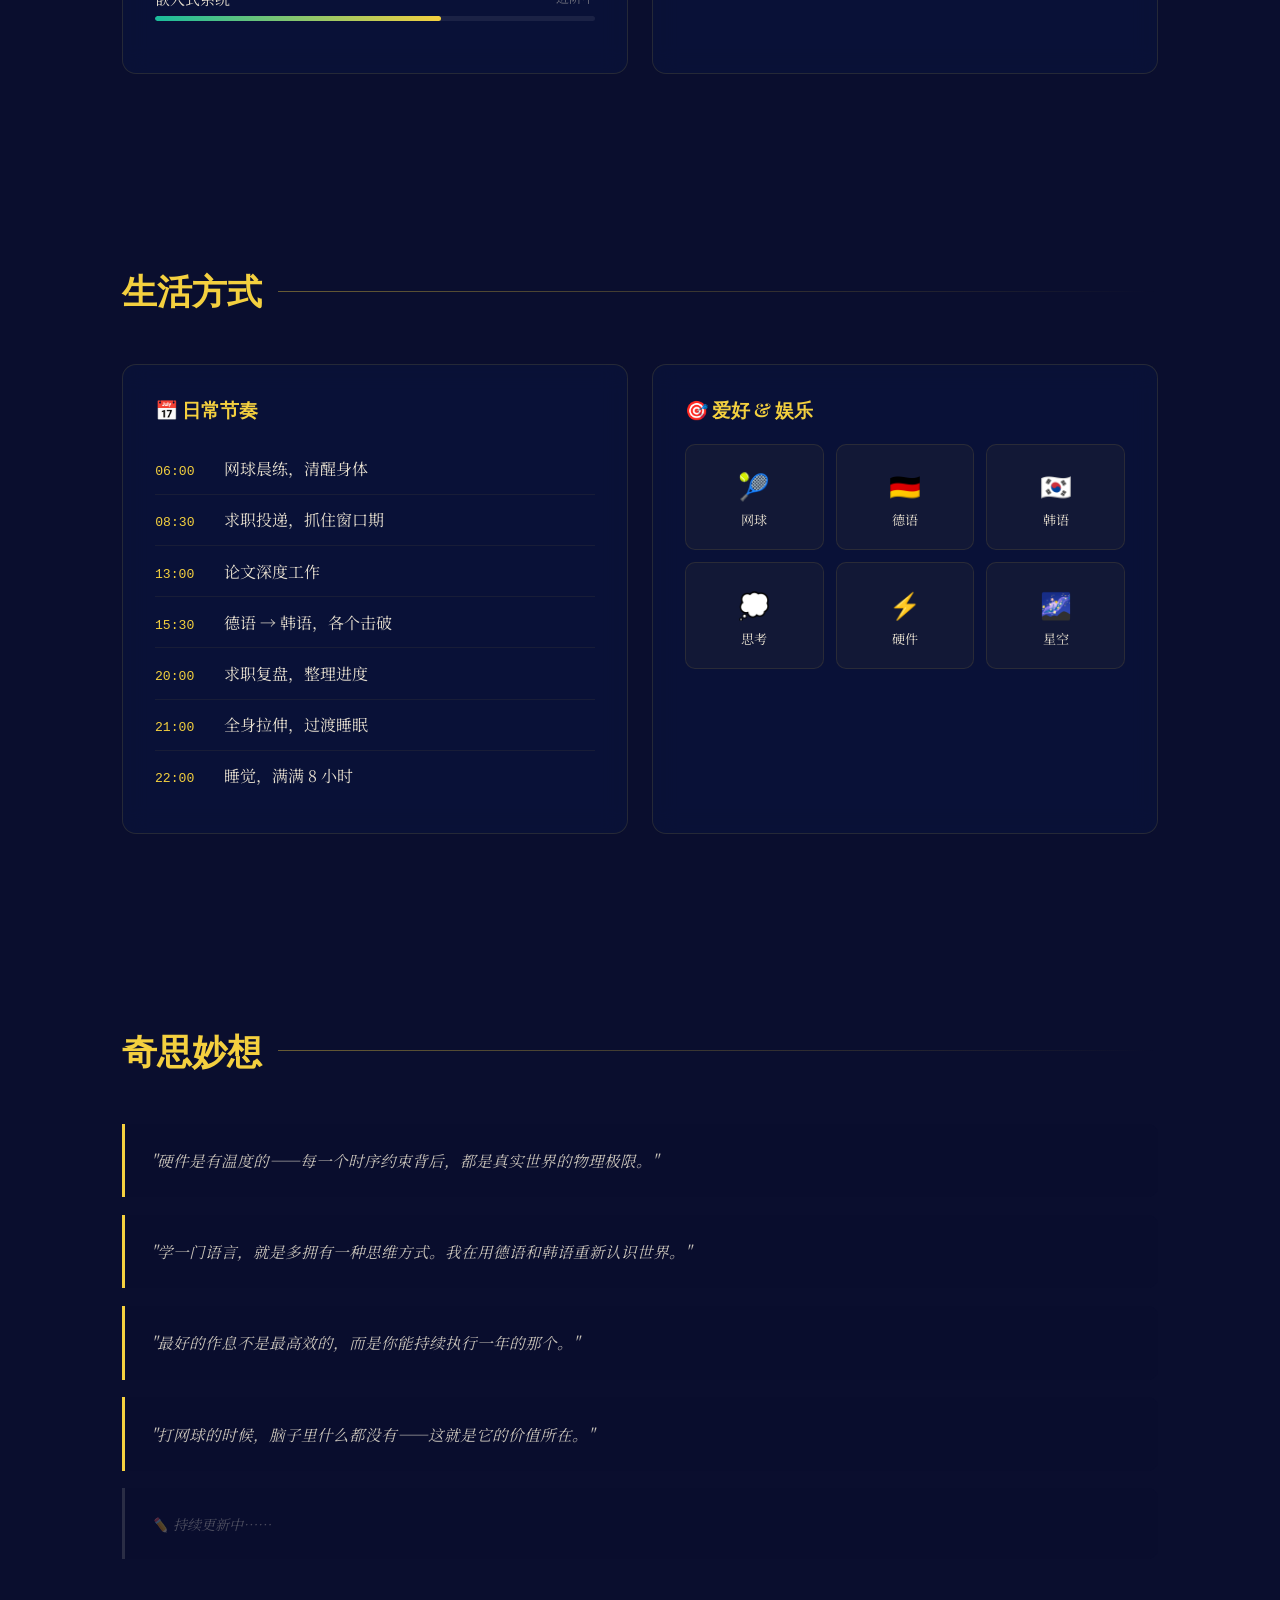
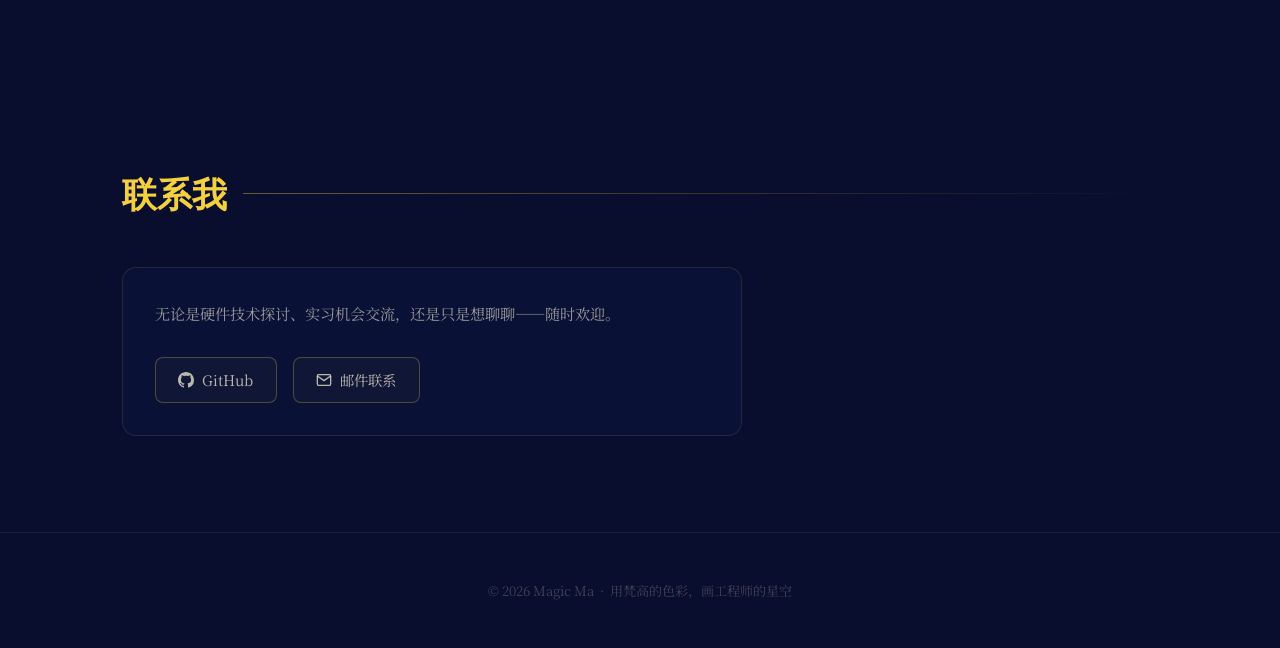
==== commit ea37c076: "Update index.html" ====
--- a/index.html
+++ b/index.html
@@ -3,7 +3,7 @@
 <head>
     <meta charset="UTF-8">
     <meta name="viewport" content="width=device-width, initial-scale=1.0">
-    <title>Magic Ma · 马万新</title>
+    <title>Magic Ma · 马莞欣</title>
     <link href="https://fonts.googleapis.com/css2?family=Playfair+Display:ital,wght@0,400;0,700;1,400&family=Noto+Serif+SC:wght@300;400;700&display=swap" rel="stylesheet">
     <style>
         :root {
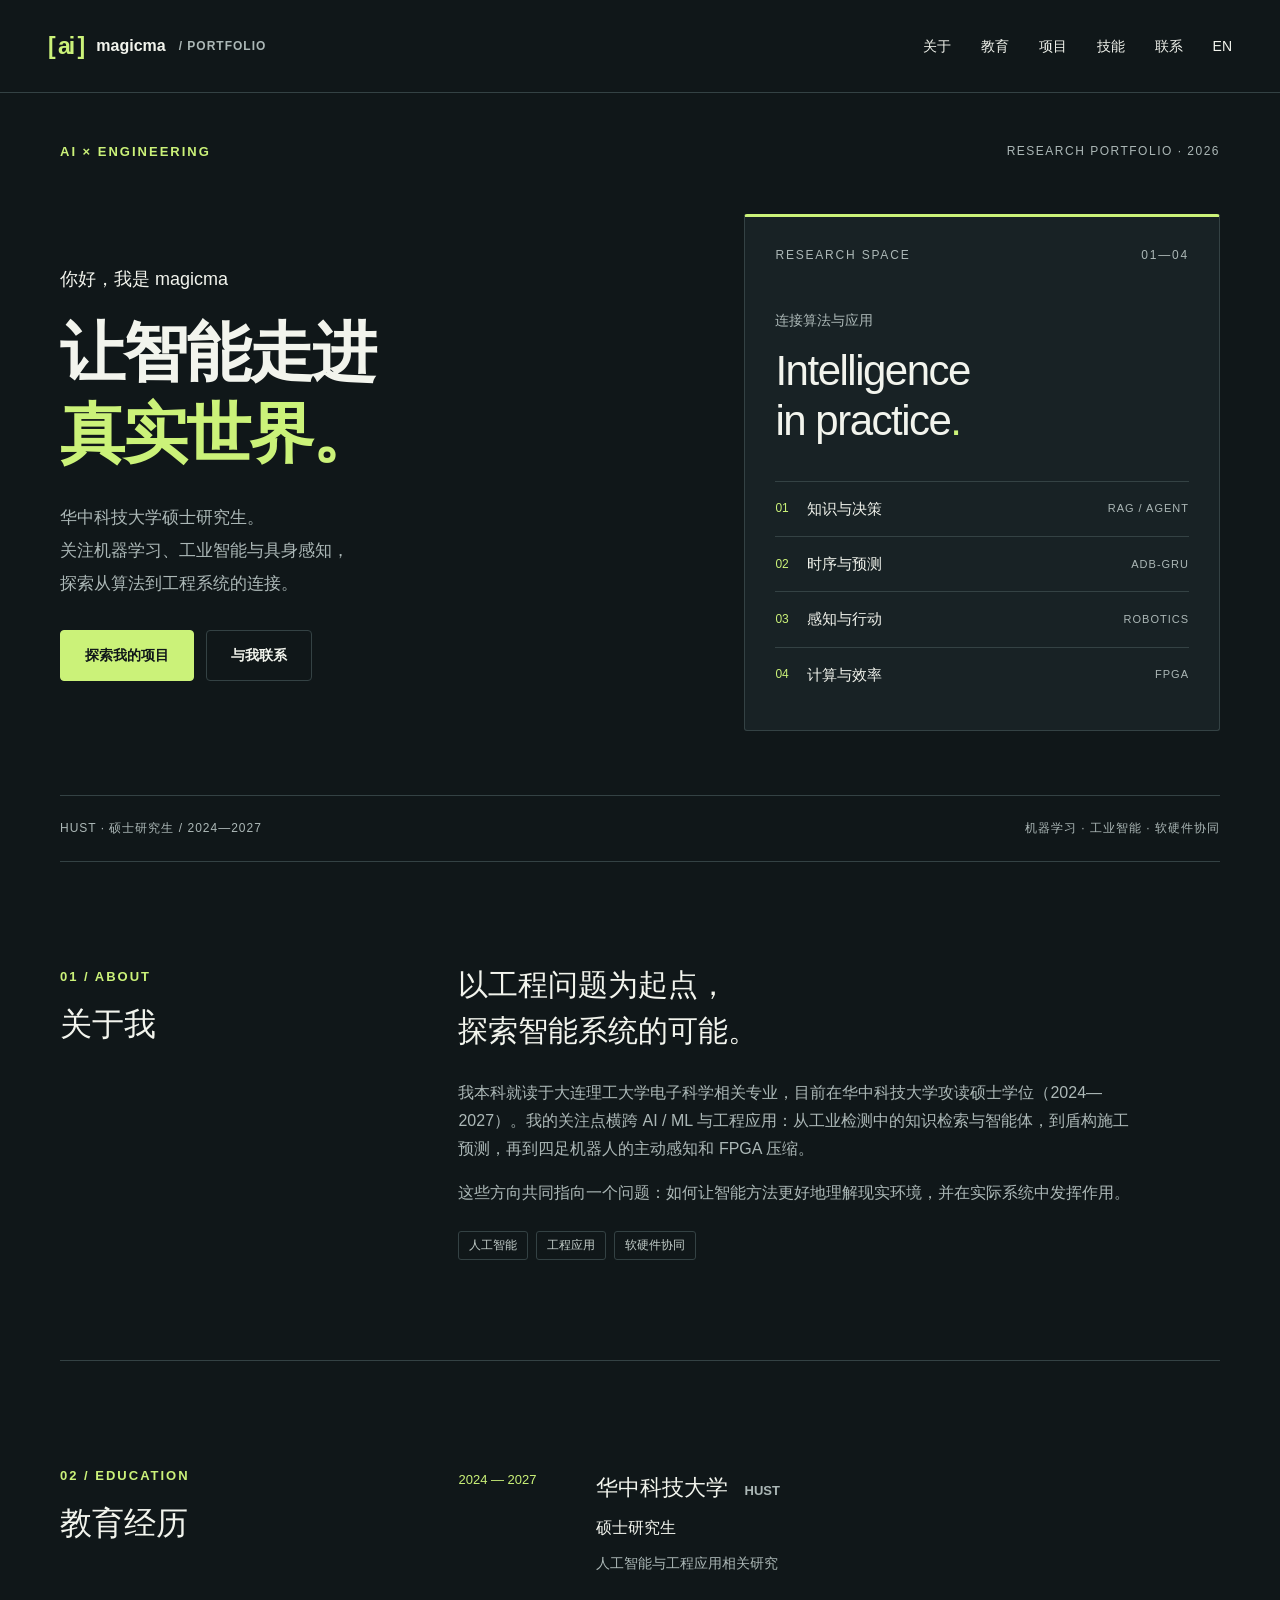
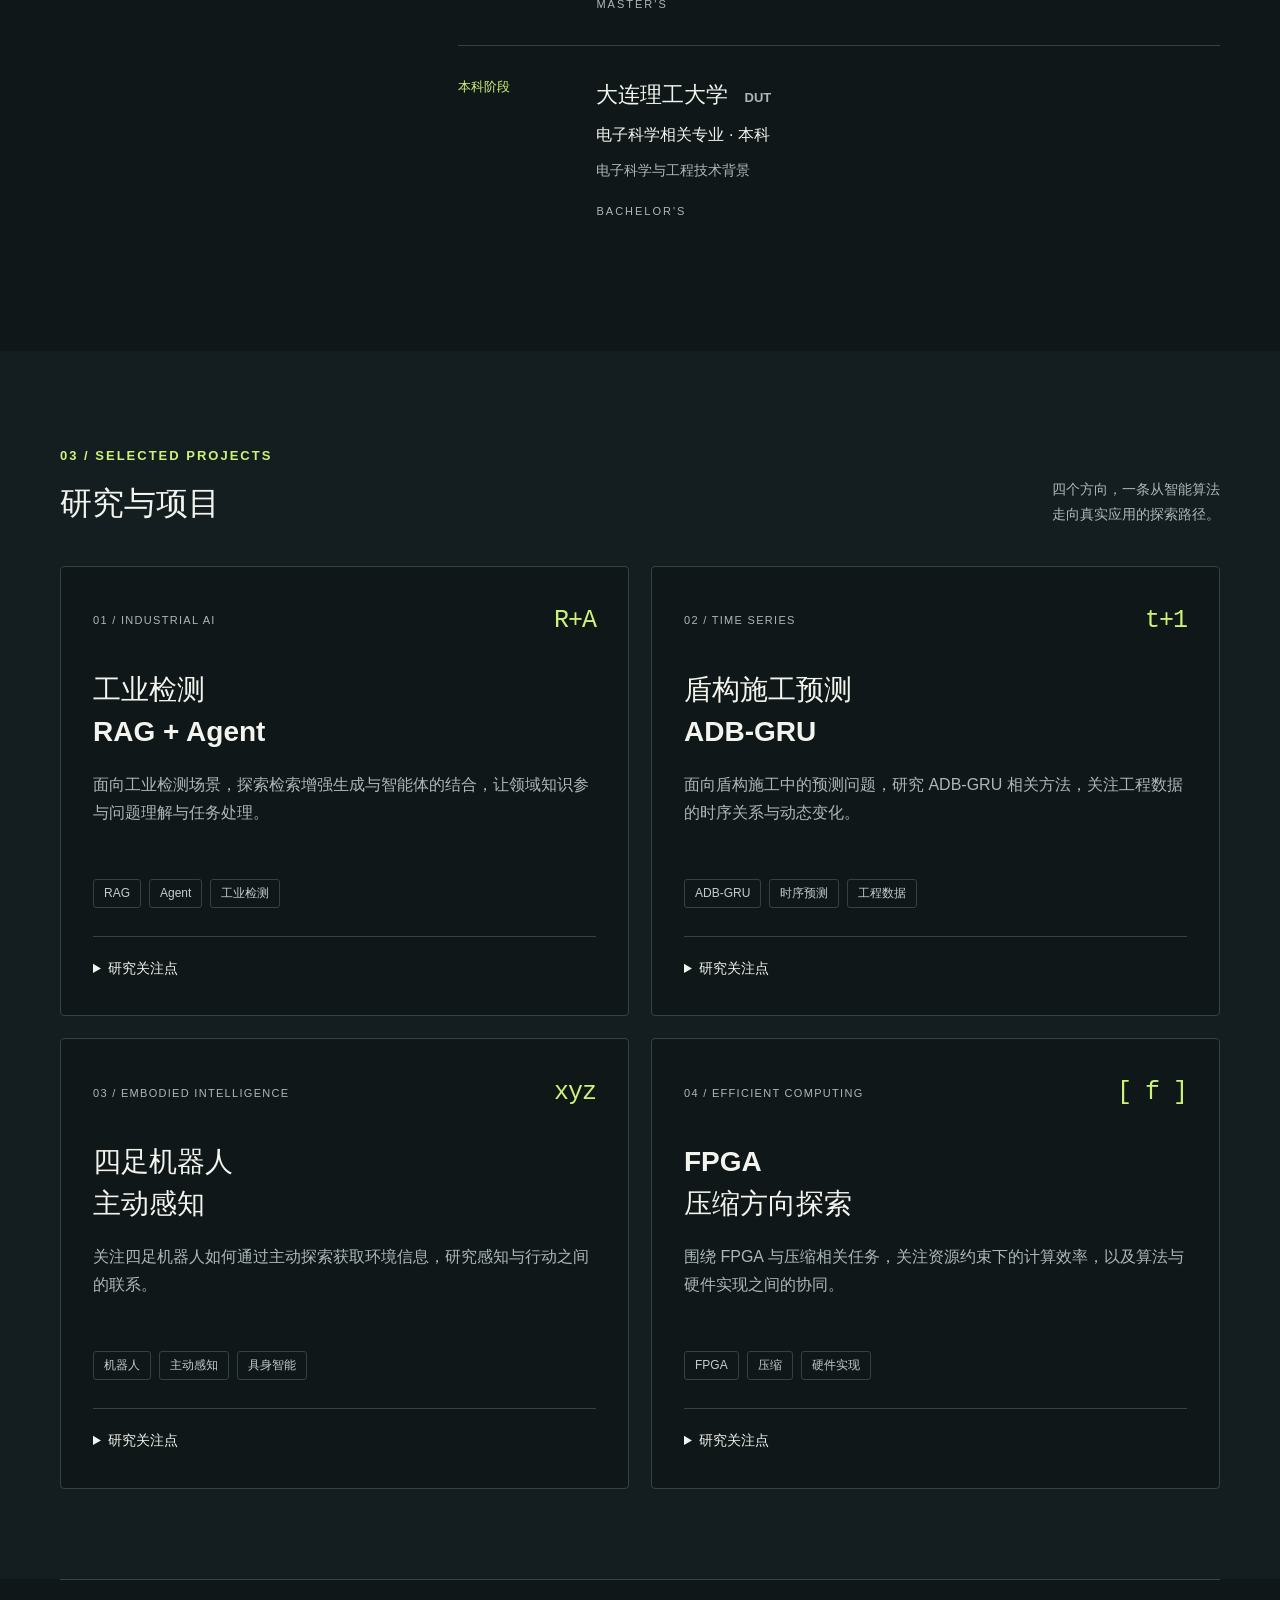
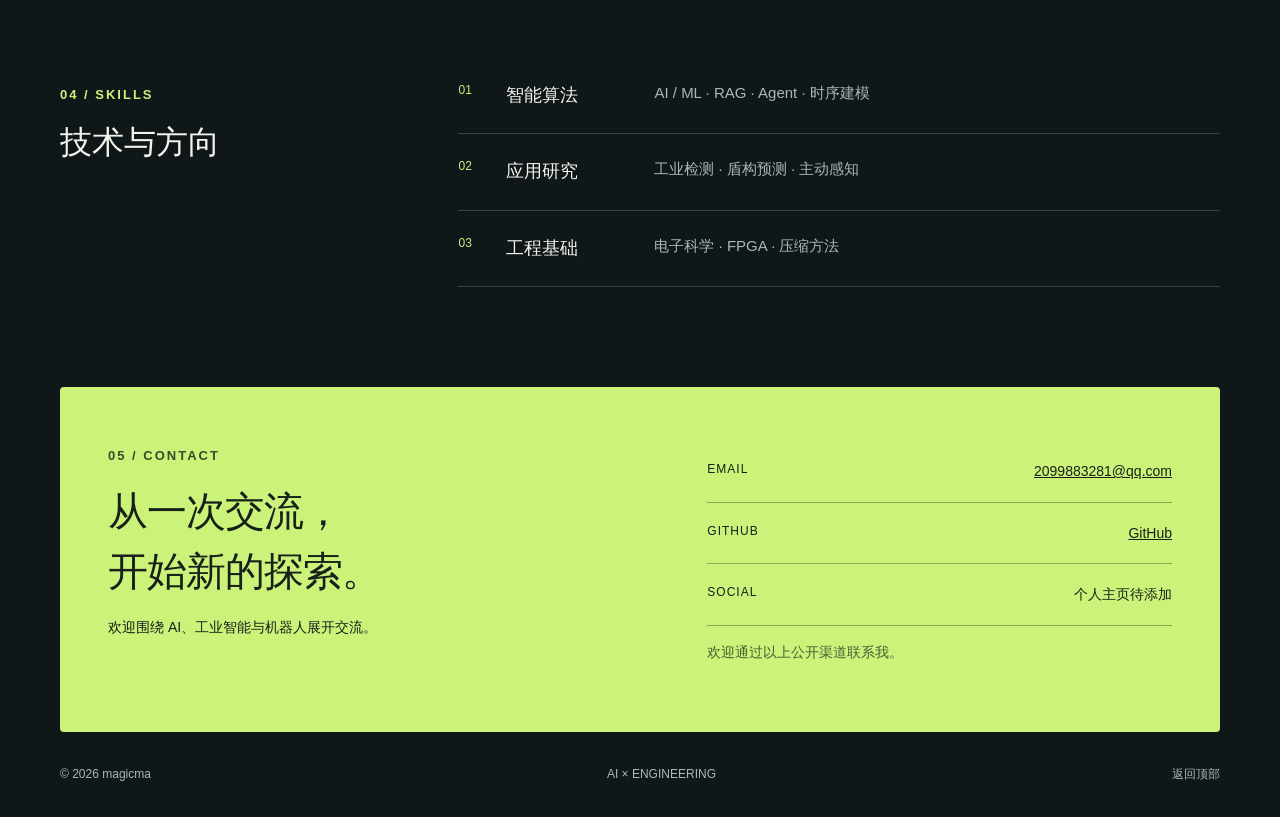
==== commit 63454faa: "Update personal portfolio Update personal portfolio" ====
--- a/index.html
+++ b/index.html
@@ -1,767 +1,35 @@
-<!DOCTYPE html>
+<!doctype html>
 <html lang="zh-CN">
 <head>
-    <meta charset="UTF-8">
-    <meta name="viewport" content="width=device-width, initial-scale=1.0">
-    <title>Magic Ma · 马莞欣</title>
-    <link href="https://fonts.googleapis.com/css2?family=Playfair+Display:ital,wght@0,400;0,700;1,400&family=Noto+Serif+SC:wght@300;400;700&display=swap" rel="stylesheet">
-    <style>
-        :root {
-            --deep-blue: #0a0e2e;
-            --night-blue: #1a1f5e;
-            --star-yellow: #f4d03f;
-            --golden: #e8a020;
-            --teal: #1abc9c;
-            --light-blue: #5dade2;
-            --text: #e8e0d0;
-            --card-bg: rgba(10, 20, 60, 0.65);
-        }
-
-        * { margin: 0; padding: 0; box-sizing: border-box; }
-
-        html { scroll-behavior: smooth; }
-
-        body {
-            background: var(--deep-blue);
-            color: var(--text);
-            font-family: 'Noto Serif SC', serif;
-            overflow-x: hidden;
-        }
-
-        #starCanvas {
-            position: fixed;
-            top: 0; left: 0;
-            width: 100%; height: 100%;
-            z-index: 0;
-        }
-
-        .content { position: relative; z-index: 1; }
-
-        /* ── Nav ── */
-        nav {
-            position: fixed;
-            top: 0; width: 100%;
-            padding: 1rem 3rem;
-            display: flex;
-            justify-content: space-between;
-            align-items: center;
-            background: rgba(10, 14, 46, 0.85);
-            backdrop-filter: blur(12px);
-            z-index: 100;
-            border-bottom: 1px solid rgba(244, 208, 63, 0.15);
-        }
-
-        nav .logo {
-            font-family: 'Playfair Display', serif;
-            font-size: 1.4rem;
-            color: var(--star-yellow);
-            font-style: italic;
-        }
-
-        nav ul {
-            list-style: none;
-            display: flex;
-            gap: 2rem;
-        }
-
-        nav ul a {
-            color: rgba(232, 224, 208, 0.75);
-            text-decoration: none;
-            font-size: 0.88rem;
-            letter-spacing: 0.06em;
-            transition: color 0.3s;
-        }
-
-        nav ul a:hover { color: var(--star-yellow); }
-
-        /* ── Hero ── */
-        #hero {
-            height: 100vh;
-            display: flex;
-            flex-direction: column;
-            justify-content: center;
-            align-items: center;
-            text-align: center;
-            padding: 2rem;
-            gap: 1.2rem;
-        }
-
-        .hero-eyebrow {
-            font-size: 0.9rem;
-            letter-spacing: 0.3em;
-            color: var(--teal);
-            text-transform: uppercase;
-        }
-
-        .hero-name {
-            font-family: 'Playfair Display', serif;
-            font-size: clamp(3.5rem, 9vw, 8rem);
-            color: var(--star-yellow);
-            line-height: 1;
-            text-shadow: 0 0 40px rgba(244, 208, 63, 0.4), 0 0 80px rgba(244, 208, 63, 0.15);
-            animation: glowPulse 5s ease-in-out infinite;
-        }
-
-        @keyframes glowPulse {
-            0%, 100% { text-shadow: 0 0 40px rgba(244, 208, 63, 0.4); }
-            50%       { text-shadow: 0 0 60px rgba(244, 208, 63, 0.7), 0 0 120px rgba(244, 208, 63, 0.25); }
-        }
-
-        .hero-sub {
-            font-size: 1.15rem;
-            color: var(--light-blue);
-            font-style: italic;
-            letter-spacing: 0.08em;
-        }
-
-        .hero-tags {
-            display: flex;
-            gap: 0.75rem;
-            flex-wrap: wrap;
-            justify-content: center;
-            margin-top: 0.5rem;
-        }
-
-        .tag {
-            padding: 0.35rem 0.9rem;
-            border: 1px solid rgba(244, 208, 63, 0.35);
-            border-radius: 20px;
-            font-size: 0.83rem;
-            color: rgba(244, 208, 63, 0.85);
-            background: rgba(244, 208, 63, 0.05);
-        }
-
-        .scroll-hint {
-            position: absolute;
-            bottom: 2.5rem;
-            font-size: 0.8rem;
-            color: rgba(232, 224, 208, 0.3);
-            letter-spacing: 0.15em;
-            animation: bounce 2.5s ease-in-out infinite;
-        }
-
-        @keyframes bounce {
-            0%, 100% { transform: translateY(0); }
-            50%       { transform: translateY(8px); }
-        }
-
-        /* ── Sections ── */
-        section {
-            max-width: 1100px;
-            margin: 0 auto;
-            padding: 6rem 2rem;
-        }
-
-        .section-title {
-            font-family: 'Playfair Display', serif;
-            font-size: 2.2rem;
-            color: var(--star-yellow);
-            margin-bottom: 3rem;
-            display: flex;
-            align-items: center;
-            gap: 1rem;
-        }
-
-        .section-title::after {
-            content: '';
-            flex: 1;
-            height: 1px;
-            background: linear-gradient(to right, rgba(244, 208, 63, 0.4), transparent);
-        }
-
-        /* ── Cards ── */
-        .card {
-            background: var(--card-bg);
-            border: 1px solid rgba(244, 208, 63, 0.12);
-            border-radius: 14px;
-            padding: 2rem;
-            backdrop-filter: blur(12px);
-            transition: transform 0.35s, border-color 0.35s, box-shadow 0.35s;
-        }
-
-        .card:hover {
-            transform: translateY(-5px);
-            border-color: rgba(244, 208, 63, 0.35);
-            box-shadow: 0 12px 40px rgba(0, 0, 0, 0.4);
-        }
-
-        .grid-2 { display: grid; grid-template-columns: repeat(auto-fit, minmax(290px, 1fr)); gap: 1.5rem; }
-
-        /* ── About ── */
-        .about-layout {
-            display: grid;
-            grid-template-columns: 220px 1fr;
-            gap: 3rem;
-            align-items: start;
-        }
-
-        .about-avatar-wrap {
-            display: flex;
-            flex-direction: column;
-            align-items: center;
-            gap: 1rem;
-        }
-
-        .about-avatar {
-            width: 180px;
-            height: 180px;
-            border-radius: 50%;
-            background: radial-gradient(circle at 40% 35%, #2a3580, var(--deep-blue));
-            border: 2px solid rgba(244, 208, 63, 0.4);
-            display: flex;
-            align-items: center;
-            justify-content: center;
-            font-size: 4.5rem;
-            box-shadow: 0 0 40px rgba(244, 208, 63, 0.15);
-        }
-
-        .about-text p {
-            line-height: 1.95;
-            color: rgba(232, 224, 208, 0.82);
-            margin-bottom: 1rem;
-            font-size: 0.97rem;
-        }
-
-        /* ── Projects ── */
-        .project-card h3 {
-            font-family: 'Playfair Display', serif;
-            font-size: 1.25rem;
-            color: var(--star-yellow);
-            margin-bottom: 0.8rem;
-        }
-
-        .project-card p {
-            line-height: 1.75;
-            font-size: 0.93rem;
-            color: rgba(232, 224, 208, 0.78);
-        }
-
-        .project-tags { display: flex; flex-wrap: wrap; gap: 0.5rem; margin-top: 1.2rem; }
-
-        .tech-tag {
-            padding: 0.2rem 0.65rem;
-            background: rgba(26, 188, 156, 0.12);
-            border: 1px solid rgba(26, 188, 156, 0.28);
-            border-radius: 4px;
-            font-size: 0.78rem;
-            color: var(--teal);
-        }
-
-        /* ── Resume ── */
-        .resume-item {
-            display: flex;
-            gap: 1.5rem;
-            padding: 1.5rem 0;
-            border-bottom: 1px solid rgba(244, 208, 63, 0.07);
-        }
-
-        .resume-item:last-child { border-bottom: none; }
-
-        .resume-dot {
-            width: 10px;
-            height: 10px;
-            border-radius: 50%;
-            background: var(--star-yellow);
-            margin-top: 6px;
-            flex-shrink: 0;
-            box-shadow: 0 0 8px rgba(244, 208, 63, 0.5);
-        }
-
-        .resume-year {
-            font-size: 0.8rem;
-            color: var(--teal);
-            letter-spacing: 0.05em;
-            white-space: nowrap;
-            margin-top: 3px;
-        }
-
-        .resume-title { font-size: 1rem; color: var(--text); margin-bottom: 0.25rem; }
-
-        .resume-desc {
-            font-size: 0.88rem;
-            color: rgba(232, 224, 208, 0.55);
-            line-height: 1.6;
-        }
-
-        /* ── Skills ── */
-        .skill-item { margin-bottom: 1.3rem; }
-
-        .skill-name {
-            display: flex;
-            justify-content: space-between;
-            margin-bottom: 0.4rem;
-            font-size: 0.93rem;
-        }
-
-        .skill-name span:last-child { color: rgba(232,224,208,0.45); font-size: 0.82rem; }
-
-        .skill-bar {
-            height: 5px;
-            background: rgba(255, 255, 255, 0.07);
-            border-radius: 3px;
-            overflow: hidden;
-        }
-
-        .skill-fill {
-            height: 100%;
-            background: linear-gradient(to right, var(--teal), var(--star-yellow));
-            border-radius: 3px;
-            width: 0;
-            transition: width 1.4s cubic-bezier(0.16, 1, 0.3, 1);
-        }
-
-        /* ── Life ── */
-        .sop-item {
-            display: flex;
-            align-items: baseline;
-            gap: 1.2rem;
-            padding: 0.85rem 0;
-            border-bottom: 1px solid rgba(244, 208, 63, 0.06);
-        }
-
-        .sop-time {
-            color: var(--star-yellow);
-            font-size: 0.82rem;
-            font-family: monospace;
-            min-width: 50px;
-        }
-
-        .hobby-grid {
-            display: grid;
-            grid-template-columns: repeat(3, 1fr);
-            gap: 0.75rem;
-        }
-
-        .hobby-cell {
-            text-align: center;
-            padding: 1.1rem 0.5rem;
-            background: rgba(244, 208, 63, 0.04);
-            border: 1px solid rgba(244, 208, 63, 0.1);
-            border-radius: 10px;
-            font-size: 0.82rem;
-            line-height: 1.8;
-            transition: background 0.3s, border-color 0.3s;
-        }
-
-        .hobby-cell:hover {
-            background: rgba(244, 208, 63, 0.09);
-            border-color: rgba(244, 208, 63, 0.3);
-        }
-
-        .hobby-cell .emoji { font-size: 1.6rem; display: block; }
-
-        /* ── Thoughts ── */
-        .thought {
-            position: relative;
-            padding: 1.4rem 1.6rem;
-            background: rgba(10, 14, 46, 0.55);
-            border-left: 3px solid var(--star-yellow);
-            border-radius: 0 10px 10px 0;
-            margin-bottom: 1.1rem;
-            font-style: italic;
-            line-height: 1.85;
-            font-size: 0.97rem;
-            color: rgba(232, 224, 208, 0.85);
-            transition: background 0.3s;
-        }
-
-        .thought:hover { background: rgba(15, 25, 70, 0.7); }
-
-        .thought-placeholder {
-            border-color: rgba(232,224,208,0.15);
-            color: rgba(232,224,208,0.3);
-            font-size: 0.88rem;
-        }
-
-        /* ── Contact ── */
-        .contact-links { display: flex; gap: 1rem; flex-wrap: wrap; }
-
-        .contact-link {
-            display: inline-flex;
-            align-items: center;
-            gap: 0.5rem;
-            padding: 0.7rem 1.4rem;
-            border: 1px solid rgba(244, 208, 63, 0.28);
-            border-radius: 8px;
-            color: rgba(232, 224, 208, 0.8);
-            text-decoration: none;
-            font-size: 0.9rem;
-            transition: all 0.3s;
-            background: rgba(244, 208, 63, 0.03);
-        }
-
-        .contact-link:hover {
-            background: rgba(244, 208, 63, 0.1);
-            border-color: var(--star-yellow);
-            color: var(--star-yellow);
-            transform: translateY(-2px);
-        }
-
-        /* ── Footer ── */
-        footer {
-            text-align: center;
-            padding: 3rem;
-            color: rgba(232, 224, 208, 0.25);
-            font-size: 0.82rem;
-            border-top: 1px solid rgba(244, 208, 63, 0.07);
-        }
-
-        /* ── Reveal ── */
-        .reveal {
-            opacity: 0;
-            transform: translateY(28px);
-            transition: opacity 0.9s ease, transform 0.9s ease;
-        }
-
-        .reveal.visible {
-            opacity: 1;
-            transform: translateY(0);
-        }
-
-        /* ── Responsive ── */
-        @media (max-width: 768px) {
-            .about-layout { grid-template-columns: 1fr; }
-            .about-avatar-wrap { flex-direction: row; }
-            nav ul { display: none; }
-            section { padding: 4rem 1.2rem; }
-        }
-    </style>
+  <meta charset="utf-8"><meta name="viewport" content="width=device-width, initial-scale=1">
+  <title>magicma · AI 与工程研究作品集</title>
+  <meta name="description" content="华中科技大学硕士研究生个人作品集：人工智能、工业检测、盾构预测、四足机器人主动感知与 FPGA 压缩。">
+  <meta name="theme-color" content="#101719">
+  <link rel="icon" href="data:image/svg+xml,%3Csvg xmlns='http://www.w3.org/2000/svg' viewBox='0 0 40 40'%3E%3Crect width='40' height='40' rx='10' fill='%23101719'/%3E%3Cpath d='M10 28V12h8M30 12v16h-8' fill='none' stroke='%23cbf279' stroke-width='3'/%3E%3C/svg%3E">
+  <link rel="stylesheet" href="styles.css">
 </head>
 <body>
-
-<canvas id="starCanvas"></canvas>
-
-<div class="content">
-
-    <!-- Nav -->
-    <nav>
-        <div class="logo">Magic Ma</div>
-        <ul>
-            <li><a href="#about">关于</a></li>
-            <li><a href="#projects">项目</a></li>
-            <li><a href="#resume">简历</a></li>
-            <li><a href="#skills">技能</a></li>
-            <li><a href="#life">生活</a></li>
-            <li><a href="#thoughts">奇思</a></li>
-            <li><a href="#contact">联系</a></li>
-        </ul>
-    </nav>
-
-    <!-- Hero -->
-    <div id="hero" style="position:relative;">
-        <div class="hero-eyebrow">Hardware Engineer in the Making</div>
-        <div class="hero-name">Magic Ma</div>
-        <div class="hero-sub">马莞欣 · 用代码丈量电路，用星空丈量梦想</div>
-        <div class="hero-tags">
-            <span class="tag">⚡ FPGA / 硬件</span>
-            <span class="tag">🎓 研究生在读</span>
-            <span class="tag">🎾 网球</span>
-            <span class="tag">🇩🇪 德语学习中</span>
-            <span class="tag">🇰🇷 韩语学习中</span>
-            <span class="tag">💭 爱思考</span>
-        </div>
-        <div class="scroll-hint">↓ &nbsp; scroll</div>
-    </div>
-
-    <!-- About -->
-    <section id="about" class="reveal">
-        <h2 class="section-title">关于我</h2>
-        <div class="about-layout">
-            <div class="about-avatar-wrap">
-                <div class="about-avatar">🌟</div>
-            </div>
-            <div class="card about-text">
-                <p>你好，我是马莞欣，英文名 Magic Ma。目前是一名硬件方向的研究生，正在探索 FPGA、嵌入式系统与数字电路的世界。</p>
-                <p>我相信工程师不只是写代码的人，更是用技术理解世界、改变世界的人。梦想是成为一名真正的硬件工程师，让每一块芯片都承载意义。</p>
-                <p>业余时间，我打网球、学语言、写下各种奇奇怪怪的想法——因为一个只有技术的人生，太单调了。</p>
-            </div>
-        </div>
-    </section>
-
-    <!-- Projects -->
-    <section id="projects" class="reveal">
-        <h2 class="section-title">项目展示</h2>
-        <div class="grid-2">
-            <div class="card project-card">
-                <h3>⚡ Zynq 数据压缩加速器</h3>
-                <p>基于 Xilinx Zynq 平台的硬件压缩系统，使用 Verilog 实现数据编码与输出模块，探索 FPGA 在数据处理中的并行加速潜力。</p>
-                <div class="project-tags">
-                    <span class="tech-tag">Verilog</span>
-                    <span class="tech-tag">Zynq</span>
-                    <span class="tech-tag">FPGA</span>
-                    <span class="tech-tag">Vivado</span>
-                </div>
-            </div>
-            <div class="card project-card">
-                <h3>📡 研究生课题（进行中）</h3>
-                <p>硬件方向研究课题，目前处于开题阶段。聚焦前沿硬件架构设计与实现，探索工程边界。</p>
-                <div class="project-tags">
-                    <span class="tech-tag">研究中</span>
-                    <span class="tech-tag">硬件架构</span>
-                    <span class="tech-tag">2026</span>
-                </div>
-            </div>
-        </div>
-    </section>
-
-    <!-- Resume -->
-    <section id="resume" class="reveal">
-        <h2 class="section-title">简历</h2>
-        <div class="card">
-            <div class="resume-item">
-                <div class="resume-dot"></div>
-                <div>
-                    <div class="resume-year">2024 — 至今</div>
-                    <div class="resume-title">硬件方向研究生 · 在读</div>
-                    <div class="resume-desc">研究方向：FPGA / 数字系统设计。开题阶段，探索硬件加速与嵌入式架构。</div>
-                </div>
-            </div>
-            <div class="resume-item">
-                <div class="resume-dot"></div>
-                <div>
-                    <div class="resume-year">2026 春季</div>
-                    <div class="resume-title">暑期实习求职 · 硬件方向</div>
-                    <div class="resume-desc">目标岗位：FPGA 工程师 / 数字电路工程师。目标公司：华为海思、联发科等半导体头部企业。</div>
-                </div>
-            </div>
-            <div class="resume-item" style="border-bottom:none;">
-                <div class="resume-dot"></div>
-                <div>
-                    <div class="resume-year">本科</div>
-                    <div class="resume-title">电子 / 硬件相关专业</div>
-                    <div class="resume-desc">打下数字电路、模拟电路、信号处理的基础，开始接触 FPGA 开发。</div>
-                </div>
-            </div>
-        </div>
-    </section>
-
-    <!-- Skills -->
-    <section id="skills" class="reveal">
-        <h2 class="section-title">技能</h2>
-        <div class="grid-2">
-            <div class="card">
-                <h3 style="color:var(--teal); margin-bottom:1.5rem; font-family:'Playfair Display',serif;">硬件 / 工程</h3>
-                <div class="skill-item">
-                    <div class="skill-name"><span>Verilog / VHDL</span><span>熟练</span></div>
-                    <div class="skill-bar"><div class="skill-fill" data-width="85"></div></div>
-                </div>
-                <div class="skill-item">
-                    <div class="skill-name"><span>FPGA 开发（Zynq）</span><span>熟练</span></div>
-                    <div class="skill-bar"><div class="skill-fill" data-width="80"></div></div>
-                </div>
-                <div class="skill-item">
-                    <div class="skill-name"><span>数字电路设计</span><span>熟练</span></div>
-                    <div class="skill-bar"><div class="skill-fill" data-width="80"></div></div>
-                </div>
-                <div class="skill-item">
-                    <div class="skill-name"><span>时序分析 / CDC</span><span>进阶中</span></div>
-                    <div class="skill-bar"><div class="skill-fill" data-width="65"></div></div>
-                </div>
-                <div class="skill-item">
-                    <div class="skill-name"><span>嵌入式系统</span><span>进阶中</span></div>
-                    <div class="skill-bar"><div class="skill-fill" data-width="65"></div></div>
-                </div>
-            </div>
-            <div class="card">
-                <h3 style="color:var(--teal); margin-bottom:1.5rem; font-family:'Playfair Display',serif;">语言</h3>
-                <div class="skill-item">
-                    <div class="skill-name"><span>中文</span><span>母语</span></div>
-                    <div class="skill-bar"><div class="skill-fill" data-width="100"></div></div>
-                </div>
-                <div class="skill-item">
-                    <div class="skill-name"><span>英语</span><span>专业应用</span></div>
-                    <div class="skill-bar"><div class="skill-fill" data-width="75"></div></div>
-                </div>
-                <div class="skill-item">
-                    <div class="skill-name"><span>韩语 🇰🇷</span><span>入门中（延世）</span></div>
-                    <div class="skill-bar"><div class="skill-fill" data-width="20"></div></div>
-                </div>
-                <div class="skill-item">
-                    <div class="skill-name"><span>德语 🇩🇪</span><span>入门中（Nicos Weg）</span></div>
-                    <div class="skill-bar"><div class="skill-fill" data-width="10"></div></div>
-                </div>
-            </div>
-        </div>
-    </section>
-
-    <!-- Life -->
-    <section id="life" class="reveal">
-        <h2 class="section-title">生活方式</h2>
-        <div class="grid-2">
-            <div class="card">
-                <h3 style="color:var(--star-yellow); margin-bottom:1.2rem; font-family:'Playfair Display',serif;">📅 日常节奏</h3>
-                <div class="sop-item"><span class="sop-time">06:00</span><span>网球晨练，清醒身体</span></div>
-                <div class="sop-item"><span class="sop-time">08:30</span><span>求职投递，抓住窗口期</span></div>
-                <div class="sop-item"><span class="sop-time">13:00</span><span>论文深度工作</span></div>
-                <div class="sop-item"><span class="sop-time">15:30</span><span>德语 → 韩语，各个击破</span></div>
-                <div class="sop-item"><span class="sop-time">20:00</span><span>求职复盘，整理进度</span></div>
-                <div class="sop-item"><span class="sop-time">21:00</span><span>全身拉伸，过渡睡眠</span></div>
-                <div class="sop-item" style="border:none;"><span class="sop-time">22:00</span><span>睡觉，满满 8 小时</span></div>
-            </div>
-            <div class="card">
-                <h3 style="color:var(--star-yellow); margin-bottom:1.2rem; font-family:'Playfair Display',serif;">🎯 爱好 & 娱乐</h3>
-                <div class="hobby-grid">
-                    <div class="hobby-cell"><span class="emoji">🎾</span>网球</div>
-                    <div class="hobby-cell"><span class="emoji">🇩🇪</span>德语</div>
-                    <div class="hobby-cell"><span class="emoji">🇰🇷</span>韩语</div>
-                    <div class="hobby-cell"><span class="emoji">💭</span>思考</div>
-                    <div class="hobby-cell"><span class="emoji">⚡</span>硬件</div>
-                    <div class="hobby-cell"><span class="emoji">🌌</span>星空</div>
-                </div>
-            </div>
-        </div>
-    </section>
-
-    <!-- Thoughts -->
-    <section id="thoughts" class="reveal">
-        <h2 class="section-title">奇思妙想</h2>
-        <div class="thought">"硬件是有温度的——每一个时序约束背后，都是真实世界的物理极限。"</div>
-        <div class="thought">"学一门语言，就是多拥有一种思维方式。我在用德语和韩语重新认识世界。"</div>
-        <div class="thought">"最好的作息不是最高效的，而是你能持续执行一年的那个。"</div>
-        <div class="thought">"打网球的时候，脑子里什么都没有——这就是它的价值所在。"</div>
-        <div class="thought thought-placeholder">✏️ 持续更新中……</div>
-    </section>
-
-    <!-- Contact -->
-    <section id="contact" class="reveal">
-        <h2 class="section-title">联系我</h2>
-        <div class="card" style="max-width:620px;">
-            <p style="margin-bottom:1.8rem; line-height:1.9; color:rgba(232,224,208,0.65); font-size:0.95rem;">
-                无论是硬件技术探讨、实习机会交流，还是只是想聊聊——随时欢迎。
-            </p>
-            <div class="contact-links">
-                <a href="https://github.com/aaaaWANGGE" class="contact-link" target="_blank">
-                    <svg width="16" height="16" viewBox="0 0 24 24" fill="currentColor"><path d="M12 0C5.37 0 0 5.37 0 12c0 5.31 3.435 9.795 8.205 11.385.6.105.825-.255.825-.57 0-.285-.015-1.23-.015-2.235-3.015.555-3.795-.735-4.035-1.41-.135-.345-.72-1.41-1.23-1.695-.42-.225-1.02-.78-.015-.795.945-.015 1.62.87 1.845 1.23 1.08 1.815 2.805 1.305 3.495.99.105-.78.42-1.305.765-1.605-2.67-.3-5.46-1.335-5.46-5.925 0-1.305.465-2.385 1.23-3.225-.12-.3-.54-1.53.12-3.18 0 0 1.005-.315 3.3 1.23.96-.27 1.98-.405 3-.405s2.04.135 3 .405c2.295-1.56 3.3-1.23 3.3-1.23.66 1.65.24 2.88.12 3.18.765.84 1.23 1.905 1.23 3.225 0 4.605-2.805 5.625-5.475 5.925.435.375.81 1.095.81 2.22 0 1.605-.015 2.895-.015 3.3 0 .315.225.69.825.57A12.02 12.02 0 0024 12c0-6.63-5.37-12-12-12z"/></svg>
-                    GitHub
-                </a>
-                <a href="mailto:your@email.com" class="contact-link">
-                    <svg width="16" height="16" viewBox="0 0 24 24" fill="none" stroke="currentColor" stroke-width="2"><path d="M4 4h16c1.1 0 2 .9 2 2v12c0 1.1-.9 2-2 2H4c-1.1 0-2-.9-2-2V6c0-1.1.9-2 2-2z"/><polyline points="22,6 12,13 2,6"/></svg>
-                    邮件联系
-                </a>
-            </div>
-        </div>
-    </section>
-
-    <footer>
-        <p>© 2026 Magic Ma &nbsp;·&nbsp; 用梵高的色彩，画工程师的星空</p>
-    </footer>
-
-</div>
-
-<script>
-/* ── Starry Night Canvas ── */
-const canvas = document.getElementById('starCanvas');
-const ctx = canvas.getContext('2d');
-
-function resize() {
-    canvas.width = window.innerWidth;
-    canvas.height = window.innerHeight;
-}
-resize();
-window.addEventListener('resize', resize);
-
-class Star {
-    constructor() { this.init(); }
-    init() {
-        this.x = Math.random() * canvas.width;
-        this.y = Math.random() * canvas.height;
-        this.r = Math.random() * 1.8 + 0.3;
-        this.baseAlpha = Math.random() * 0.7 + 0.2;
-        this.twinkleSpeed = Math.random() * 0.025 + 0.008;
-        this.twinkleOffset = Math.random() * Math.PI * 2;
-        this.hue = Math.random() > 0.65
-            ? (Math.random() > 0.5 ? 48 : 200)
-            : 0;
-        this.sat = this.hue === 0 ? 0 : 70;
-    }
-    draw(t) {
-        const a = this.baseAlpha * (0.65 + 0.35 * Math.sin(t * this.twinkleSpeed + this.twinkleOffset));
-        ctx.beginPath();
-        ctx.arc(this.x, this.y, this.r, 0, Math.PI * 2);
-        ctx.fillStyle = `hsla(${this.hue}, ${this.sat}%, 85%, ${a})`;
-        ctx.fill();
-        if (this.r > 1.2) {
-            const g = ctx.createRadialGradient(this.x, this.y, 0, this.x, this.y, this.r * 4);
-            g.addColorStop(0, `hsla(${this.hue}, ${this.sat}%, 85%, ${a * 0.25})`);
-            g.addColorStop(1, 'transparent');
-            ctx.beginPath();
-            ctx.arc(this.x, this.y, this.r * 4, 0, Math.PI * 2);
-            ctx.fillStyle = g;
-            ctx.fill();
-        }
-    }
-}
-
-class Swirl {
-    constructor() {
-        this.cx = Math.random() * canvas.width;
-        this.cy = Math.random() * canvas.height;
-        this.maxR = Math.random() * 200 + 80;
-        this.speed = (Math.random() > 0.5 ? 1 : -1) * (Math.random() * 0.004 + 0.001);
-        this.phase = Math.random() * Math.PI * 2;
-        this.hue = Math.random() > 0.5 ? 220 : 45;
-        this.alpha = Math.random() * 0.03 + 0.008;
-    }
-    draw(t) {
-        this.phase += this.speed;
-        ctx.beginPath();
-        for (let i = 0; i <= 120; i++) {
-            const pct = i / 120;
-            const angle = this.phase + pct * Math.PI * 6;
-            const r = this.maxR * pct;
-            const x = this.cx + Math.cos(angle) * r;
-            const y = this.cy + Math.sin(angle) * r * 0.6;
-            i === 0 ? ctx.moveTo(x, y) : ctx.lineTo(x, y);
-        }
-        ctx.strokeStyle = `hsla(${this.hue}, 65%, 65%, ${this.alpha})`;
-        ctx.lineWidth = 1.2;
-        ctx.stroke();
-    }
-}
-
-const stars = Array.from({ length: 200 }, () => new Star());
-const swirls = Array.from({ length: 7 }, () => new Swirl());
-
-function drawBg() {
-    const g = ctx.createRadialGradient(
-        canvas.width * 0.25, canvas.height * 0.2, 0,
-        canvas.width * 0.5, canvas.height * 0.6, canvas.width
-    );
-    g.addColorStop(0, '#1c2260');
-    g.addColorStop(0.4, '#0f163a');
-    g.addColorStop(1, '#080c22');
-    ctx.fillStyle = g;
-    ctx.fillRect(0, 0, canvas.width, canvas.height);
-}
-
-let t = 0;
-(function loop() {
-    t++;
-    ctx.clearRect(0, 0, canvas.width, canvas.height);
-    drawBg();
-    swirls.forEach(s => s.draw(t));
-    stars.forEach(s => s.draw(t));
-    requestAnimationFrame(loop);
-})();
-
-/* ── Scroll Reveal ── */
-const revealObs = new IntersectionObserver(entries => {
-    entries.forEach(e => { if (e.isIntersecting) e.target.classList.add('visible'); });
-}, { threshold: 0.08 });
-document.querySelectorAll('.reveal').forEach(el => revealObs.observe(el));
-
-/* ── Skill Bars ── */
-const skillObs = new IntersectionObserver(entries => {
-    entries.forEach(e => {
-        if (e.isIntersecting) {
-            e.target.querySelectorAll('.skill-fill').forEach(bar => {
-                bar.style.width = bar.dataset.width + '%';
-            });
-        }
-    });
-}, { threshold: 0.2 });
-document.querySelectorAll('#skills').forEach(el => skillObs.observe(el));
-</script>
-
-</body>
-</html>
+<a class="skip" href="#main">跳至正文</a>
+<header class="header"><a class="brand" href="#" aria-label="首页"><span class="mark">[ ai ]</span><span data-name>magicma</span><span class="brand-note"> / PORTFOLIO</span></a><nav aria-label="主导航"><a href="#about">关于</a><a href="#education">教育</a><a href="#projects">项目</a><a href="#skills">技能</a><a href="#contact">联系</a><a href="en/index.html" lang="en">EN</a></nav></header>
+<main id="main">
+<section class="hero wrap" aria-labelledby="hero-title">
+ <div class="hero-top"><span class="eyebrow">AI × ENGINEERING</span><span class="edition">RESEARCH PORTFOLIO · 2026</span></div>
+ <div class="hero-grid"><div><p class="intro">你好，我是 <span data-name>magicma</span></p><h1 id="hero-title">让智能走进<br><em>真实世界。</em></h1><p class="hero-copy">华中科技大学硕士研究生。<br>关注机器学习、工业智能与具身感知，<br>探索从算法到工程系统的连接。</p><div class="actions"><a class="button primary" href="#projects">探索我的项目</a><a class="button secondary" href="#contact">与我联系</a></div></div>
+ <aside class="research-map" aria-label="研究方向概览"><div class="map-head"><span>RESEARCH SPACE</span><span>01—04</span></div><div class="map-core"><span class="core-label">连接算法与应用</span><strong>Intelligence<br>in practice<span>.</span></strong></div><div class="map-row"><span>01</span><b>知识与决策</b><small>RAG / AGENT</small></div><div class="map-row"><span>02</span><b>时序与预测</b><small>ADB-GRU</small></div><div class="map-row"><span>03</span><b>感知与行动</b><small>ROBOTICS</small></div><div class="map-row"><span>04</span><b>计算与效率</b><small>FPGA</small></div></aside></div>
+ <div class="hero-bottom"><span>HUST · 硕士研究生 / 2024—2027</span><span>机器学习 · 工业智能 · 软硬件协同</span></div>
+</section>
+<section id="about" class="section wrap"><div class="section-label"><span>01 / ABOUT</span><h2>关于我</h2></div><div class="about-content"><h3>以工程问题为起点，<br>探索智能系统的可能。</h3><p>我本科就读于大连理工大学电子科学相关专业，目前在华中科技大学攻读硕士学位（2024—2027）。我的关注点横跨 AI / ML 与工程应用：从工业检测中的知识检索与智能体，到盾构施工预测，再到四足机器人的主动感知和 FPGA 压缩。</p><p>这些方向共同指向一个问题：如何让智能方法更好地理解现实环境，并在实际系统中发挥作用。</p><div class="tags"><span>人工智能</span><span>工程应用</span><span>软硬件协同</span></div></div></section>
+<section id="education" class="section wrap"><div class="section-label"><span>02 / EDUCATION</span><h2>教育经历</h2></div><div class="education-list"><article><span class="date">2024 — 2027</span><div><h3>华中科技大学 <span>HUST</span></h3><p>硕士研究生</p><small>人工智能与工程应用相关研究</small></div><span class="degree">MASTER'S</span></article><article><span class="date">本科阶段</span><div><h3>大连理工大学 <span>DUT</span></h3><p>电子科学相关专业 · 本科</p><small>电子科学与工程技术背景</small></div><span class="degree">BACHELOR'S</span></article></div></section>
+<section id="projects" class="projects-section"><div class="wrap"><div class="projects-heading"><div class="section-label"><span>03 / SELECTED PROJECTS</span><h2>研究与项目</h2></div><p>四个方向，一条从智能算法<br>走向真实应用的探索路径。</p></div><div class="project-grid">
+<article class="project"><div class="project-top"><span>01 / INDUSTRIAL AI</span><span class="project-symbol">R+A</span></div><h3>工业检测<br>RAG + Agent</h3><p>面向工业检测场景，探索检索增强生成与智能体的结合，让领域知识参与问题理解与任务处理。</p><div class="tags"><span>RAG</span><span>Agent</span><span>工业检测</span></div><details><summary>研究关注点</summary><p>围绕工业知识检索、上下文组织与智能体任务流程展开。具体职责、数据集、评估结果和项目链接可在确认后补充。</p></details></article>
+<article class="project"><div class="project-top"><span>02 / TIME SERIES</span><span class="project-symbol">t+1</span></div><h3>盾构施工预测<br>ADB-GRU</h3><p>面向盾构施工中的预测问题，研究 ADB-GRU 相关方法，关注工程数据的时序关系与动态变化。</p><div class="tags"><span>ADB-GRU</span><span>时序预测</span><span>工程数据</span></div><details><summary>研究关注点</summary><p>探索时序建模在盾构施工场景中的应用。模型结构、预测目标、基线与实验指标有待补充，不在此预设性能结论。</p></details></article>
+<article class="project"><div class="project-top"><span>03 / EMBODIED INTELLIGENCE</span><span class="project-symbol">xyz</span></div><h3>四足机器人<br>主动感知</h3><p>关注四足机器人如何通过主动探索获取环境信息，研究感知与行动之间的联系。</p><div class="tags"><span>机器人</span><span>主动感知</span><span>具身智能</span></div><details><summary>研究关注点</summary><p>聚焦机器人主动获取信息的过程，以及感知信息与行为决策的联系。平台、方法与验证环境可进一步补充。</p></details></article>
+<article class="project"><div class="project-top"><span>04 / EFFICIENT COMPUTING</span><span class="project-symbol">[ f ]</span></div><h3>FPGA<br>压缩方向探索</h3><p>围绕 FPGA 与压缩相关任务，关注资源约束下的计算效率，以及算法与硬件实现之间的协同。</p><div class="tags"><span>FPGA</span><span>压缩</span><span>硬件实现</span></div><details><summary>研究关注点</summary><p>关注压缩方法与 FPGA 实现的结合。具体压缩对象、器件平台、资源占用和性能结果待确认后补充。</p></details></article>
+</div></div></section>
+<section id="skills" class="section wrap"><div class="section-label"><span>04 / SKILLS</span><h2>技术与方向</h2></div><div class="skill-list"><div><span>01</span><h3>智能算法</h3><p>AI / ML · RAG · Agent · 时序建模</p></div><div><span>02</span><h3>应用研究</h3><p>工业检测 · 盾构预测 · 主动感知</p></div><div><span>03</span><h3>工程基础</h3><p>电子科学 · FPGA · 压缩方法</p></div></div></section>
+<section id="contact" class="contact wrap"><div><span class="eyebrow">05 / CONTACT</span><h2>从一次交流，<br>开始新的探索。</h2><p>欢迎围绕 AI、工业智能与机器人展开交流。</p></div><div class="contact-links"><div class="contact-item"><span>EMAIL</span><span id="email-contact">邮箱待添加</span></div><div class="contact-item"><span>GITHUB</span><span id="github-contact">GitHub 链接待添加</span></div><div class="contact-item"><span>SOCIAL</span><span id="social-contact">个人主页待添加</span></div><p class="contact-note">联系方式尚未公开。</p></div></section>
+</main><footer class="wrap"><span>© <span id="year">2026</span> <span data-name>magicma</span></span><span>AI × ENGINEERING</span><a href="#">返回顶部</a></footer>
+<script src="profile.js"></script><script src="script.js"></script>
+</body></html>
+
+
--- a/styles.css
+++ b/styles.css
@@ -0,0 +1,2 @@
+@charset "UTF-8";
+:root{--bg:#101719;--panel:#182225;--text:#f2f4ed;--muted:#acb8b7;--line:#344244;--accent:#cbf279;--max:1160px}*{box-sizing:border-box}html{scroll-behavior:smooth;scroll-padding-top:100px}body{margin:0;background:var(--bg);color:var(--text);font-family:Inter,"Segoe UI","Microsoft YaHei",sans-serif;font-size:16px;line-height:1.75}a{color:inherit;text-decoration:none}a:focus-visible,summary:focus-visible{outline:3px solid var(--accent);outline-offset:6px}a:hover{color:var(--accent)}.wrap{width:min(var(--max),calc(100% - 96px));margin:auto}.header{max-width:1440px;margin:auto;padding:26px 48px;display:flex;align-items:center;justify-content:space-between;border-bottom:1px solid var(--line);gap:24px}.brand{display:flex;align-items:center;gap:13px;font-weight:650}.mark{color:var(--accent);font-size:23px;letter-spacing:-2px}.brand-note{font-size:12px;color:var(--muted);letter-spacing:1px}nav{display:flex;gap:30px;font-size:14px}.hero{padding-top:48px}.hero-top,.hero-bottom,.map-head,.project-top{display:flex;justify-content:space-between;gap:20px}.eyebrow,.section-label>span{font-size:13px;letter-spacing:2px;color:var(--accent);font-weight:600}.edition{font-size:12px;letter-spacing:1.5px;color:var(--muted)}.hero-grid{display:grid;grid-template-columns:1.25fr 1fr;gap:90px;padding:50px 0 64px;align-items:center}.intro{font-size:18px;margin:0 0 16px}h1{font-size:clamp(46px,5.1vw,72px);line-height:1.25;letter-spacing:-2px;margin:0;font-weight:650}h1 em{font-style:normal;color:var(--accent)}.hero-copy{color:var(--muted);margin:26px 0 30px;font-size:17px;line-height:1.95}.actions{display:flex;gap:12px;flex-wrap:wrap}.button{display:inline-flex;padding:12px 24px;border:1px solid var(--line);border-radius:4px;font-size:14px;font-weight:650}.primary{background:var(--accent);border-color:var(--accent);color:var(--bg)}.primary:hover{background:#dcffa1;color:var(--bg)}.secondary:hover{border-color:var(--accent)}.research-map{background:var(--panel);padding:28px 30px;border:1px solid var(--line);border-top:3px solid var(--accent);border-radius:3px}.map-head{font-size:12px;letter-spacing:1.8px;color:var(--muted)}.map-core{padding:40px 0 34px}.core-label{font-size:14px;color:var(--muted)}.map-core strong{display:block;font-size:42px;letter-spacing:-1.5px;line-height:1.2;margin-top:12px;font-weight:500}.map-core strong span{color:var(--accent)}.map-row{display:flex;align-items:center;border-top:1px solid var(--line);padding:14px 0;gap:18px}.map-row>span{color:var(--accent);font-size:12px}.map-row b{font-size:15px;font-weight:500}.map-row small{margin-left:auto;font-size:11px;letter-spacing:1px;color:var(--muted)}.hero-bottom{border-top:1px solid var(--line);padding:22px 0;font-size:12px;letter-spacing:1px;color:var(--muted)}.section{display:grid;grid-template-columns:1fr 2.25fr;gap:60px;padding-top:100px;padding-bottom:100px;border-top:1px solid var(--line)}h2{font-size:32px;font-weight:550;line-height:1.4;margin:12px 0 0}h3{font-weight:550}.about-content h3{font-size:30px;line-height:1.55;margin:0 0 24px}.about-content p{color:var(--muted);max-width:680px}.tags{display:flex;gap:8px;flex-wrap:wrap;margin-top:24px}.tags span{font-size:12px;border:1px solid var(--line);padding:3px 10px;border-radius:3px;color:#c3ceca}.education-list article{display:grid;grid-template-columns:120px 1fr;gap:18px;padding:8px 0 30px;position:relative}.education-list article+article{border-top:1px solid var(--line);padding-top:30px}.date{font-size:13px;color:var(--accent)}.education-list h3{margin:0;font-size:22px}.education-list h3 span{font-size:13px;color:var(--muted);margin-left:10px}.education-list p{margin:7px 0}.education-list small{font-size:14px;color:var(--muted)}.degree{grid-column:2;font-size:11px;letter-spacing:2px;color:var(--muted)}.projects-section{background:#141e21;padding:90px 0}.projects-heading{display:flex;justify-content:space-between;align-items:end;margin-bottom:40px}.projects-heading>p{color:var(--muted);font-size:14px;margin:0}.project-grid{display:grid;grid-template-columns:1fr 1fr;gap:22px}.project{border:1px solid var(--line);padding:32px;background:var(--bg);border-radius:4px}.project-top{font-size:11px;letter-spacing:1.3px;color:var(--muted);align-items:center}.project-symbol{font-family:monospace;font-size:25px;color:var(--accent);letter-spacing:-1px}.project h3{font-size:28px;line-height:1.5;margin:26px 0 18px}.project>p{color:var(--muted);font-size:16px;min-height:84px}.project details{margin-top:28px;border-top:1px solid var(--line);padding-top:16px;font-size:14px}.project summary{cursor:pointer;color:var(--text);padding:3px 0}.project details p{color:var(--muted)}.skill-list>div{display:grid;grid-template-columns:30px 130px 1fr;align-items:start;gap:18px;border-bottom:1px solid var(--line);padding:22px 0}.skill-list>div:first-child{padding-top:0}.skill-list span{color:var(--accent);font-size:12px}.skill-list h3{font-size:18px;margin:0}.skill-list p{margin:0;color:var(--muted);font-size:15px}.contact{background:var(--accent);color:#172119;padding:54px 48px;display:grid;grid-template-columns:1.15fr 1fr;gap:65px;border-radius:4px}.contact .eyebrow{color:#354f2a}.contact h2{font-size:40px;line-height:1.5;letter-spacing:-1px}.contact p{font-size:14px}.contact-links{align-self:center}.contact-item{padding:18px 0;border-bottom:1px solid #8ba854;display:flex;justify-content:space-between;gap:20px;font-size:14px;overflow-wrap:anywhere}.contact-item>span:first-child{font-size:12px;letter-spacing:1px}.contact a{text-decoration:underline}.contact a:hover{color:#354f2a}.contact-note{opacity:.7}footer{display:flex;justify-content:space-between;padding-top:32px;padding-bottom:32px;font-size:12px;color:var(--muted)}.skip{position:absolute;left:20px;top:-100px;background:var(--accent);color:var(--bg);padding:10px;z-index:2}.skip:focus{top:10px}@media(max-width:1000px){.hero-grid{gap:40px}.map-core strong{font-size:34px}.section{gap:30px;grid-template-columns:1fr 2fr}.skill-list>div{grid-template-columns:25px 1fr}.skill-list p{grid-column:2}.contact{gap:30px}.brand-note{display:none}}@media(max-width:700px){.wrap{width:calc(100% - 40px)}.header{padding:18px 20px;flex-direction:column;align-items:flex-start;gap:14px}nav{width:100%;justify-content:space-between;gap:10px}html{scroll-padding-top:20px}.hero{padding-top:30px}.edition{display:none}.hero-grid{grid-template-columns:1fr;padding:32px 0;gap:38px}h1{font-size:48px}.hero-copy{font-size:16px}.research-map{padding:24px}.map-core{padding:26px 0}.map-core strong{font-size:38px}.hero-bottom{flex-direction:column;gap:8px}.section{grid-template-columns:1fr;gap:32px;padding-top:60px;padding-bottom:60px}.about-content h3{font-size:26px}.education-list article{grid-template-columns:1fr;gap:8px}.degree{grid-column:1}.projects-section{padding:60px 0}.projects-heading{align-items:start;flex-direction:column;gap:20px}.project-grid{grid-template-columns:1fr}.project{padding:26px}.project>p{min-height:0}.contact{padding:32px 24px;grid-template-columns:1fr;gap:16px}.contact h2{font-size:32px}footer{gap:18px;flex-wrap:wrap}footer>span:nth-child(2){display:none}}@media(prefers-reduced-motion:reduce){html{scroll-behavior:auto}}
